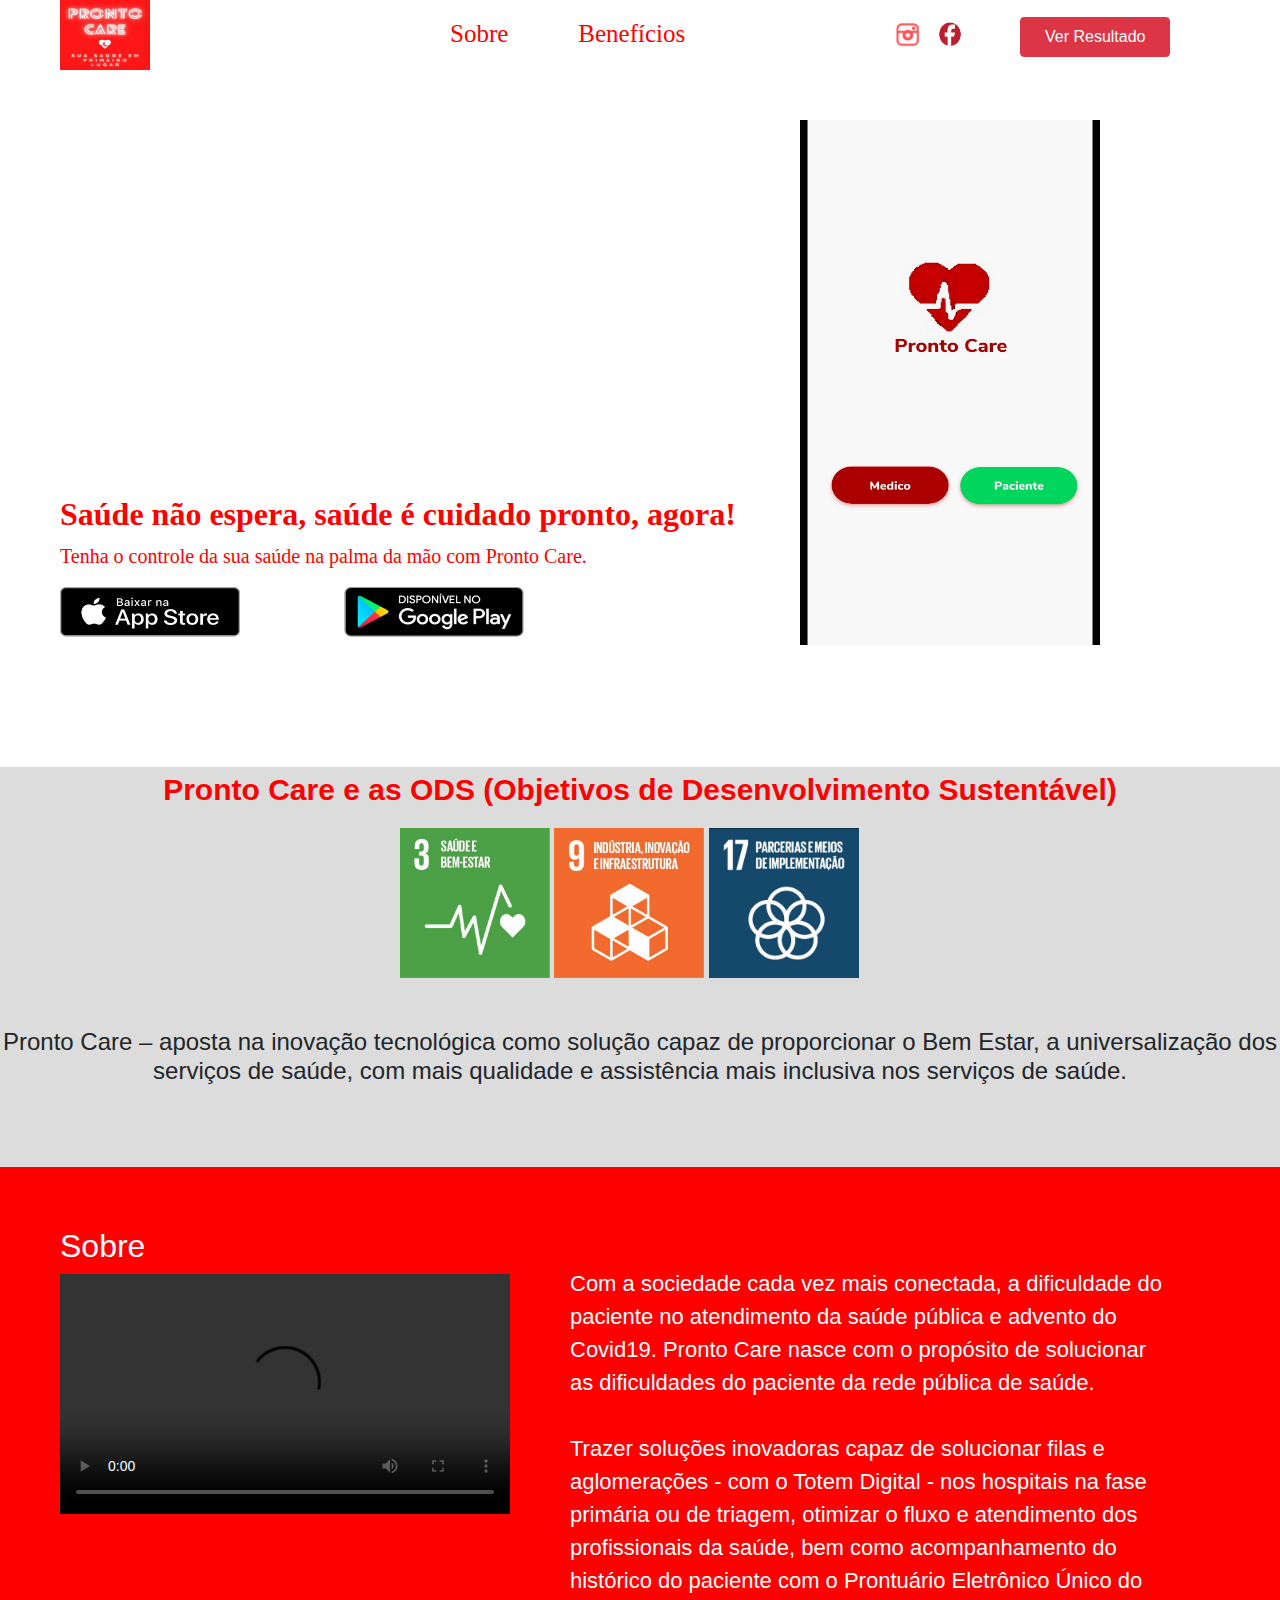
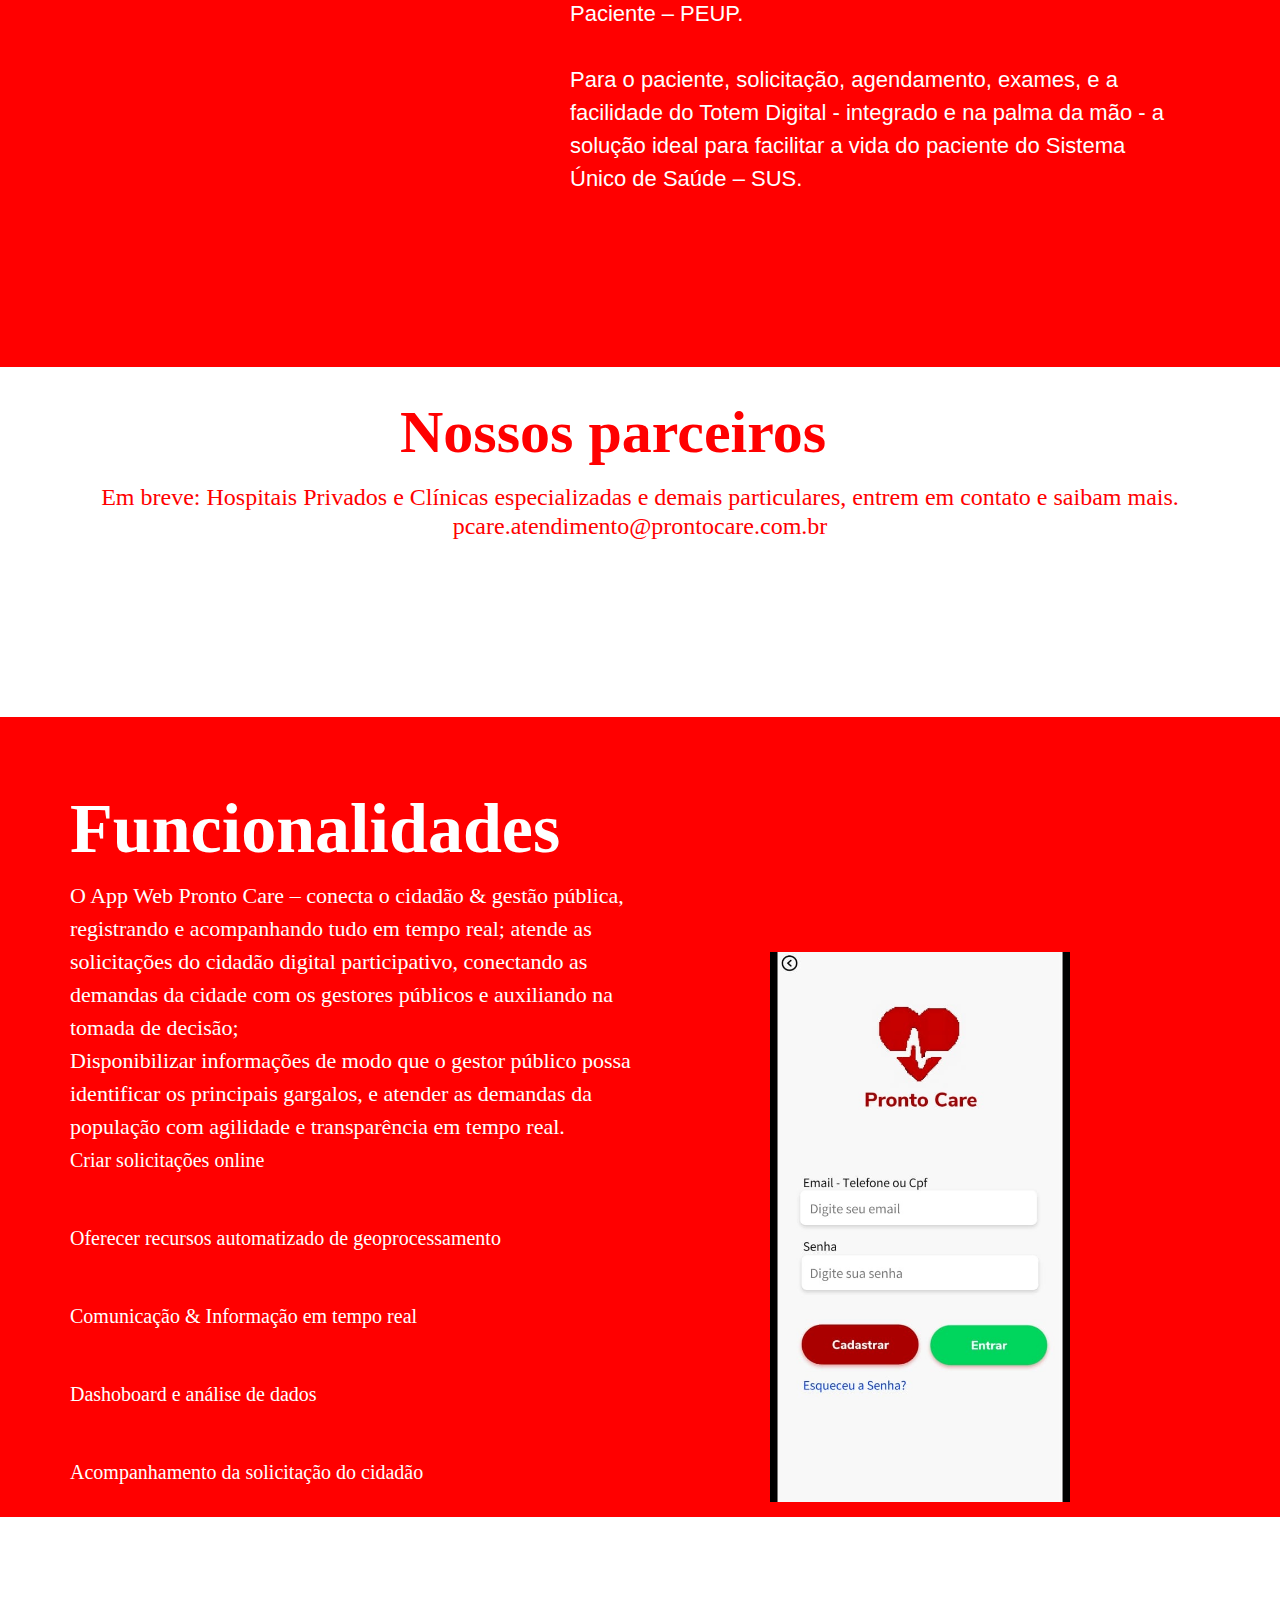
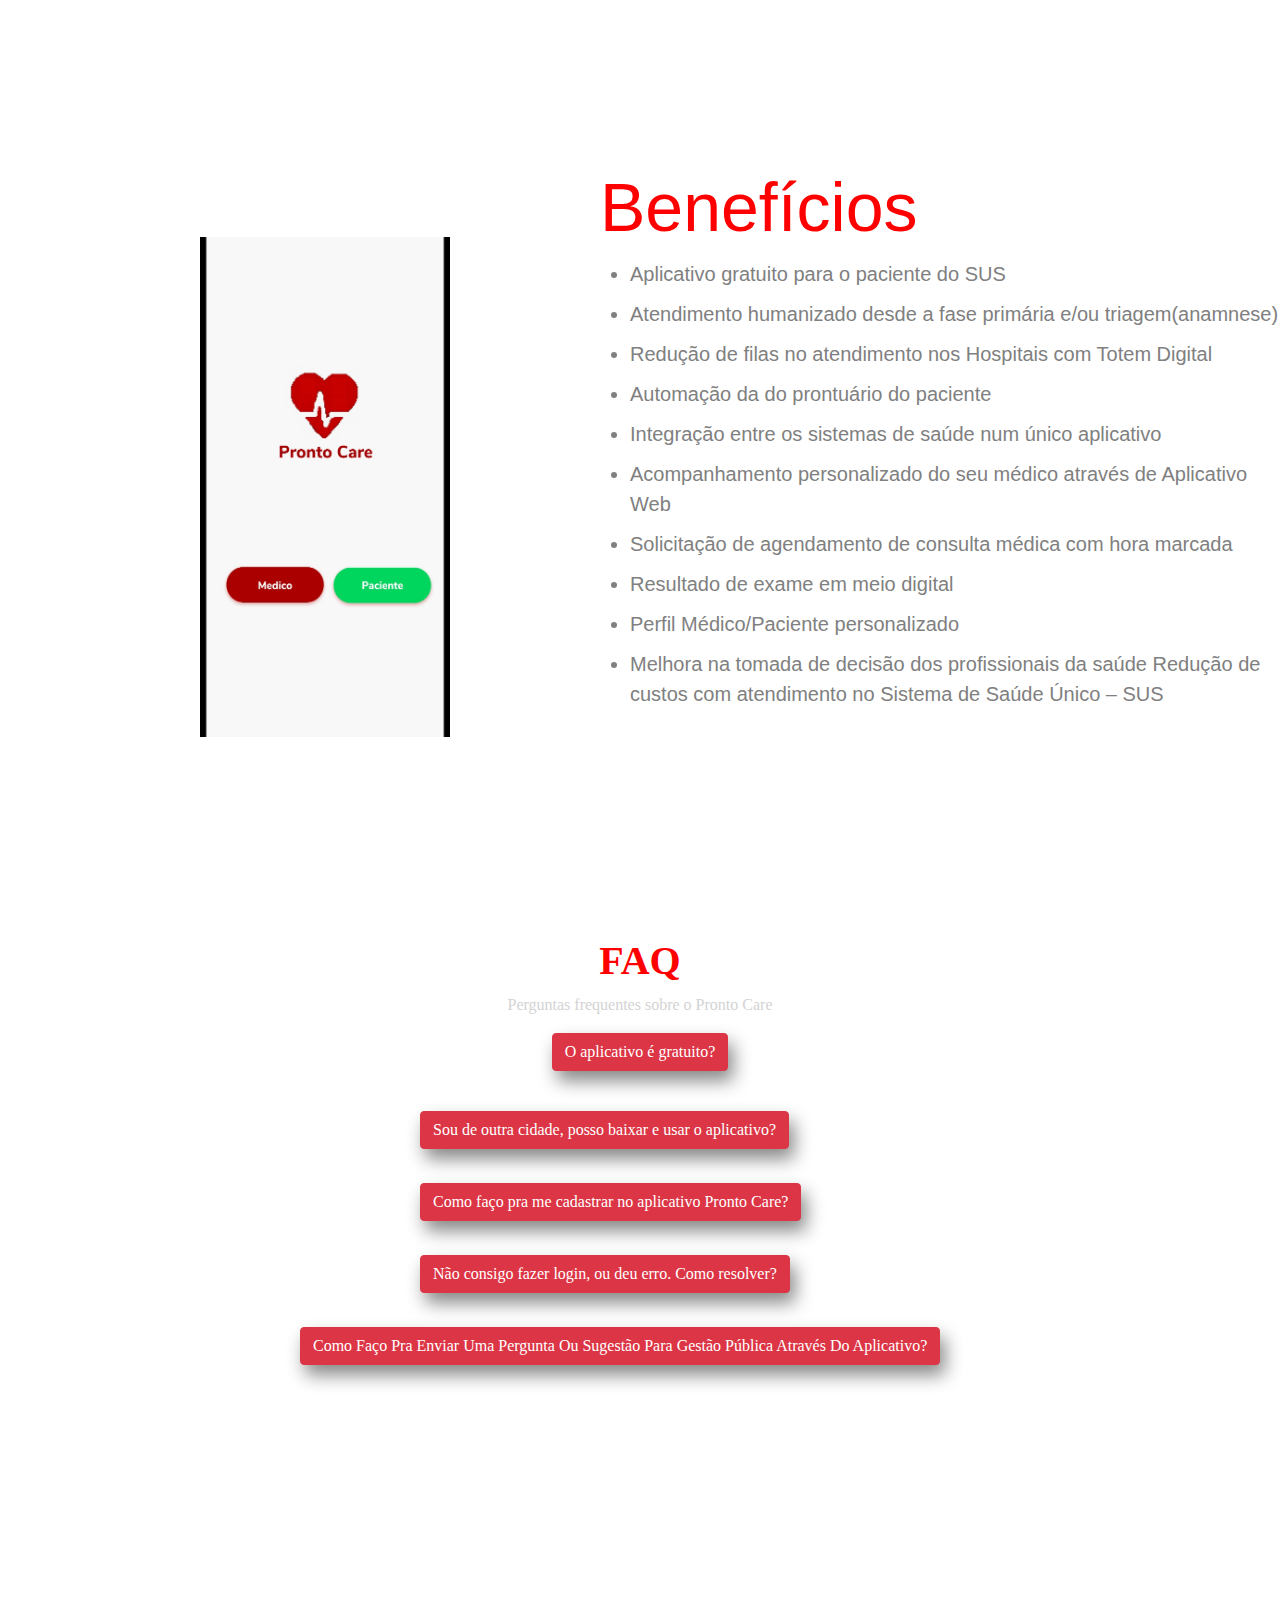
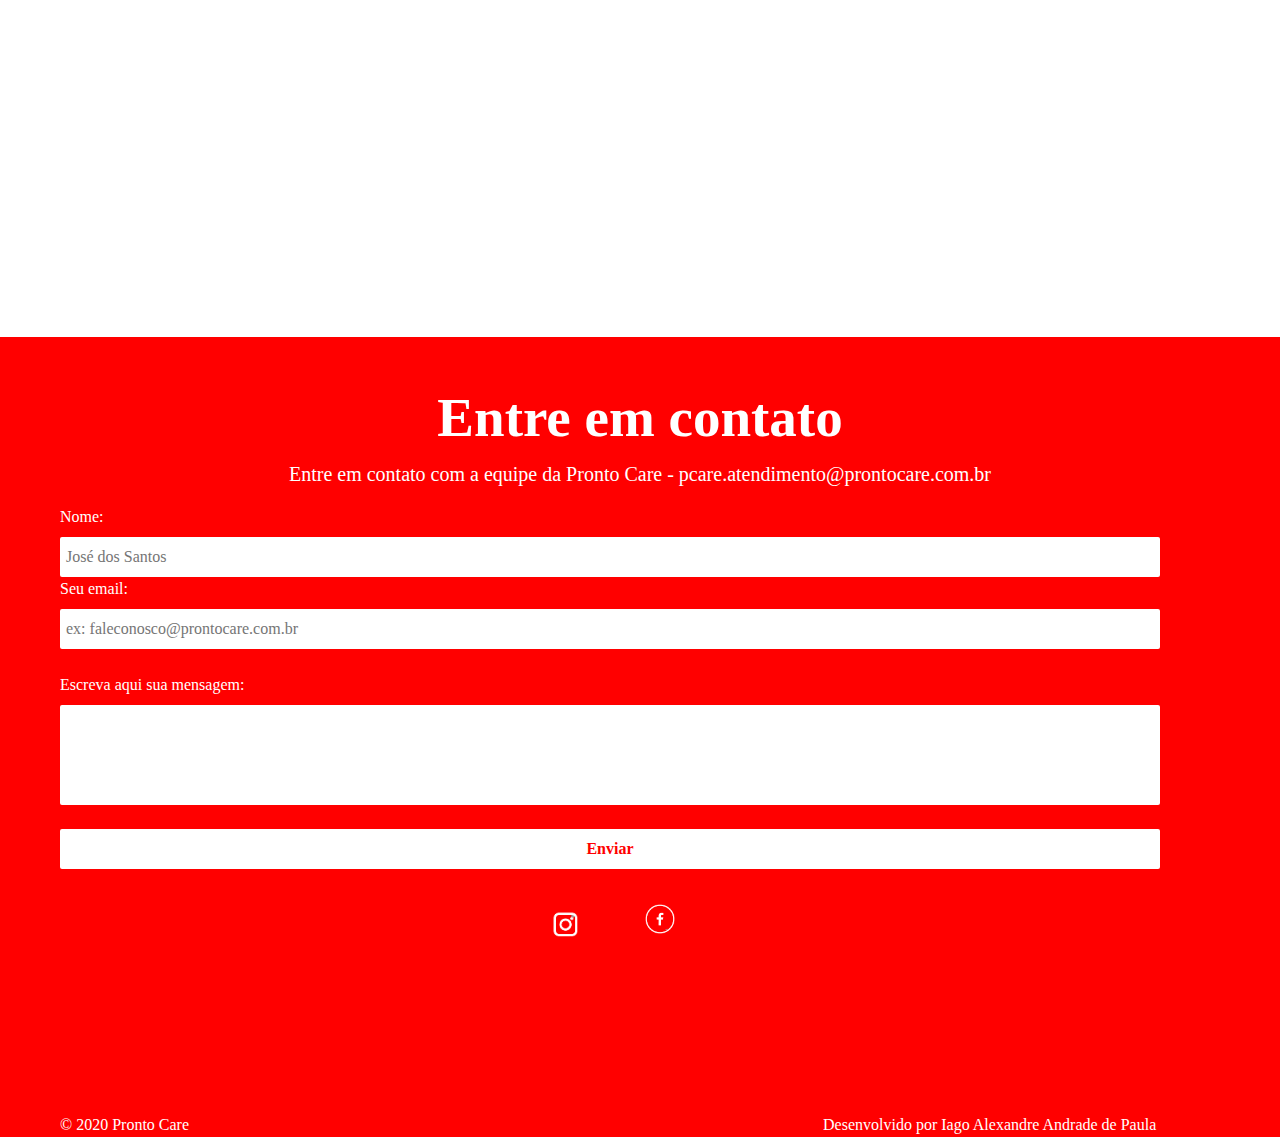
==== frontend/html/index.html @ d2a55f4a "Trocando os emails" ====
<!doctype html>
<html lang="en">

<head>
    <!-- Required meta tags -->
    <meta charset="utf-8">
    <meta name="viewport" content="width=device-width, initial-scale=1, shrink-to-fit=no">

    <!-- Bootstrap CSS -->
    <link rel="stylesheet" href="https://stackpath.bootstrapcdn.com/bootstrap/4.3.1/css/bootstrap.min.css"
        integrity="sha384-ggOyR0iXCbMQv3Xipma34MD+dH/1fQ784/j6cY/iJTQUOhcWr7x9JvoRxT2MZw1T" crossorigin="anonymous">
    <link rel="stylesheet" href="../css/BaixarNoCelular.css">
    <link rel="stylesheet" href="../css/barraDaLogo.css">
    <link rel="stylesheet" href="../css/beneficios.css">
    <link rel="stylesheet" href="../css/entreEmContato.css">
    <link rel="stylesheet" href="../css/faq.css">
    <link rel="stylesheet" href="../css/funcionalidades.css">
    <link rel="stylesheet" href="../css/ODS.css">
    <link rel="stylesheet" href="../css/OqueEstaoFalando.css">
    <link rel="stylesheet" href="../css/sobreVideo.css">




    <title>Pronto Care</title>
</head>

<body>

    <div id="top-div">
        <div id="div-logo">
            <img src="../img/Preto e Rosa Neon Casa Noturna Logotipo (4).jpg" alt="">
        </div>

        <a href="#aboutVideo" id="about">Sobre</a>
        <a href="#beneficios" id="benefits">Benefícios</a>
        <a href="https://instagram.com/pronto.care?" id="instagramLogo">
            <img src="../img/instagramLogo.png" alt="Logo Instagram">
        </a>
        <a href="https://www.facebook.com/pronto.care/" id="faceLogo">
            <img src="../img/faceLogo.png" alt="Facebook Logo">
        </a>

        <button class="btn btn-danger" id="seeResult">Ver Resultado</button>

    </div>


    <div id="phone">
        <img src="../img/telaCelular.jfif" alt="Tela de celular">
    </div>

    <div id="dowloadApp">

        <h2>Saúde não espera, saúde é cuidado pronto, agora! </h2>

        <p>
            Tenha o  controle da sua saúde na palma da mão com Pronto Care.        
        </p>

        <a href="#" id="AppStore">
            <img src="../img/AppStore.png" alt="Baixar na App Store">
        </a>

        <a href="#" id="GooglePlay">
            <img src="../img/GooglePlay.png" alt="Baixar no Google Play">
        </a>

    </div>


    <div id="Sustainable">
        <div id="title">
            <p>Pronto Care e as ODS (Objetivos de Desenvolvimento Sustentável)</p>
        </div>

        <div id="ods">
            <a href="https://brasil.un.org/pt-br/sdgs">
                <img src="../img/ods3.jfif" alt="ODS 3" id="ods3">
                <img src="../img/ods9.jfif" alt="ODS 9" id="ods9">
                <img src="../img/ods17.jfif" alt="ODS 17" id="ods17">
            </a>

        </div>

        <div id="about3ods">
            <h4>
                Pronto Care – aposta na inovação tecnológica como solução capaz de 
                proporcionar o Bem Estar, a universalização dos serviços de saúde, 
                com mais qualidade e assistência mais inclusiva nos serviços de saúde.
            </h4>
        </div>
    </div>

    <div id="aboutVideo">
        <div id="title-video">
            <h2>Sobre</h2>
            <video width="450" height="240" controls>
                <source src="../videos/Pronto_care_Video.mp4" type="video/mp4">
                <source src="movie.ogg" type="video/ogg">
                Your browser does not support the video tag.
            </video>
        </div>

        <div id="text-aboutVideo">
            Com a sociedade cada vez mais conectada, a dificuldade do paciente no 
            atendimento da saúde pública e advento do Covid19. Pronto Care nasce 
            com o propósito de solucionar as dificuldades do paciente da rede 
            pública de saúde. <br><br>
            Trazer soluções inovadoras capaz de solucionar filas e aglomerações - 
            com o Totem Digital - nos hospitais na fase primária ou de triagem, 
            otimizar o fluxo e atendimento dos profissionais da saúde, bem como 
            acompanhamento do histórico do paciente com o Prontuário Eletrônico 
            Único do Paciente – PEUP. <br><br>
            Para o paciente, solicitação, agendamento, exames, e a facilidade do 
            Totem Digital - integrado e na palma da mão - a solução ideal para 
            facilitar a vida do paciente do Sistema Único de Saúde – SUS.
        </div>



    </div>


    <div id="opinion">

        <p>Nossos parceiros</p>

        <h4>Em breve: Hospitais Privados e Clínicas especializadas e demais particulares, entrem em contato e saibam mais.
            pcare.atendimento@prontocare.com.br
        </h4>
    </div>

    <div id="funcionalidades">
        <h1>Funcionalidades</h1>

        <p>
            O App Web Pronto Care – conecta o cidadão & gestão pública, registrando e acompanhando tudo em tempo
            real; atende as solicitações do cidadão digital participativo, conectando as demandas da cidade
            com os gestores públicos e auxiliando na tomada de decisão;<br>
            Disponibilizar informações de modo que o gestor público possa identificar os principais gargalos,
            e atender as demandas da população com agilidade e transparência em tempo real.
        </p>
        <span class="glyphicon glyphicon-ok">Criar solicitações online</span><br><br><br>
        <span class="glyphicon glyphicon-plus" aria-hidden="true">Oferecer recursos automatizado de
            geoprocessamento</span><br><br><br>
        <span class="glyphicon glyphicon-align-left" aria-hidden="true">Comunicação & Informação em tempo
            real</span><br><br><br>
        <span class="glyphicon glyphicon-align-left" aria-hidden="true">Dashoboard e análise de dados</span><br><br><br>
        <span class="glyphicon glyphicon-align-left" aria-hidden="true">Acompanhamento da solicitação do
            cidadão</span><br><br><br>
        <span class="glyphicon glyphicon-align-left" aria-hidden="true">Feedback do gestor público da solicitação
            atendida ou não</span><br><br><br>
        <img src="../img/telaLoginProntoCare.jfif" alt="Funcionalidade">

    </div>

    <div id="beneficios">
        <div id="celular-beneficios">
            <img src="../img/telaCelular.jfif" alt="Tela celular">
        </div>

        <a href="#" name="beneficios"></a>

        <div id="beneficios-titulo">
            <h1>Benefícios</h1>

            <ul>
                <li>Aplicativo gratuito para o paciente do SUS</li>
                <li>Atendimento humanizado desde a fase primária e/ou triagem(anamnese)</li>
                <li>Redução de filas no atendimento nos Hospitais com Totem Digital</li>
                <li>Automação da do prontuário do paciente</li>
                <li>Integração entre os sistemas de saúde num único aplicativo</li>
                <li>Acompanhamento personalizado do seu médico através de Aplicativo Web</li>
                <li>Solicitação de agendamento de consulta médica com hora marcada</li>
                <li>Resultado de exame em meio digital</li>
                <li>Perfil Médico/Paciente personalizado</li>
                <li>Melhora na tomada de decisão dos profissionais da saúde Redução de custos com atendimento no Sistema de Saúde Único – SUS</li>

            </ul>
        </div>
    </div>

    <div id="faq">
        <h1>
            FAQ
        </h1>

        <p id="perguntas">Perguntas frequentes sobre o Pronto Care</p>

        <p>
            <a id="botao_gratuito" class="btn btn-danger" data-toggle="collapse" href="#gratuito" role="button"
                aria-expanded="false" aria-controls="collapseExample">
                O aplicativo é gratuito?
            </a>

        <div class="collapse" id="gratuito">
            <div class="card card-body">
                Sim. Qualquer cidadão da cidade pode baixar o aplicativo e interagir.
            </div>
        </div>
        <br>

        <a id="botao_outraCidade" class="btn btn-danger" data-toggle="collapse" href="#outraCidade" role="button"
            aria-expanded="false" aria-controls="collapseExample">
            Sou de outra cidade, posso baixar e usar o aplicativo?
        </a>

        <div class="collapse" id="outraCidade">
            <div class="card card-body">
                Sim. Pode baixar, porém, recomendamos levar essa inovação para o gestor público da
                sua cidade entrar em contato conosco para ter total uso do aplicativo.
                Vamos juntos engajar e ajudar a melhorar a sua cidade também!
            </div>
        </div>
        <br>
        <br>

        <a id="botao_comoCadastrar" class="btn btn-danger" data-toggle="collapse" href="#comoCadastrar" role="button"
            aria-expanded="false" aria-controls="collapseExample">
            Como faço pra me cadastrar no aplicativo Pronto Care?
        </a>

        <div class="collapse" id="comoCadastrar">
            <div class="card card-body">
                É simples! Apenas baixar diretamente aqui no site o app Pronto Care através da loja
                App Store ou Google Play – Se cadastrar por email ou redes sociais, e acessar o
                aplicativo e ser um cidadão do futuro, hoje!
            </div>
        </div>

        <br>
        <br>

        <a id="botao_erroLogin" class="btn btn-danger" data-toggle="collapse" href="#falhaNoLogin" role="button"
            aria-expanded="false" aria-controls="collapseExample">
            Não consigo fazer login, ou deu erro. Como resolver?
        </a>

        <div class="collapse" id="falhaNoLogin">
            <div class="card card-body">
                Entre em contato através do email pcare.atendimento@prontocare.com.br e o nosso suporte
                entrará em contato em breve para atender sua solicitação
            </div>
        </div>
        <br>
        <br>

        <a id="botao_sugestao" class="btn btn-danger" data-toggle="collapse" href="#sugestao" role="button"
            aria-expanded="false" aria-controls="collapseExample">
            Como Faço Pra Enviar Uma Pergunta Ou Sugestão Para Gestão Pública Através Do Aplicativo?
        </a>

        <div class="collapse" id="sugestao">
            <div class="card card-body">
                É simples! O app Pronto Care possui as demandas e setores para que você cidadão,
                conecte através do aplicativo as suas necessidades do dia a dia;O cidadão
                após acessar o app, seleciona o setor, ou demanda que também pode escolher
                gerar uma sugestão tema livre dentro das opções dos setores diversos.Assim,
                o cidadão terá liberdade para criar perguntas direcionadas ao setor do seu
                interesse para os gestores públicos;Também poderá enviar sugestões,
                críticas e elogios, possibilitando a gestão pública retornar o
                atendimento em tempo real, dando acesso à informação e transparência
                pública, garantidos por lei.
            </div>
        </div>
        </p>

    </div>

    <div id="entreEmContato">
        <br>
        <br>
        <h1>Entre em contato</h1>

        <p>Entre em contato com a equipe da Pronto Care - pcare.atendimento@prontocare.com.br</p>

        <form action="">
            <label for="nome">Nome:</label><br>
            <input type="text" id="nome" name="nome" placeholder=" José dos Santos"><br>
            <label for="email">Seu email:</label><br>
            <input type="email" id="email" name="email" placeholder=" ex: faleconosco@prontocare.com.br"><br><br>
            <label for="escrevaAqui"> Escreva aqui sua mensagem:</label><br>
            <input type="text" id="escreva" name="escreva"><br><br>
            <input id="botao_enviar" type="submit" value="Enviar">
        </form>

        <div id="redes_sociais">
            <a id="insta" href="https://instagram.com/pronto.care">
                <img src="../img/logoBrancaInstagram.png" alt="Logo Facebook">
            </a>

            <a id="face" href="https://www.facebook.com/pronto.care/">
                <img src="../img/logoBrancaFacebook.png" alt="Logo Facebook">
            </a>
        </div>




        <br>

        <span id="marca">© 2020 Pronto Care</span>

        <span id="creditos">Desenvolvido por Iago Alexandre Andrade de Paula</span>



    </div>



    <script src="https://ajax.googleapis.com/ajax/libs/jquery/1.11.3/jquery.min.js"></script>
    <!-- Optional JavaScript -->
    <!-- jQuery first, then Popper.js, then Bootstrap JS -->
    <script src="https://code.jquery.com/jquery-3.3.1.slim.min.js"
        integrity="sha384-q8i/X+965DzO0rT7abK41JStQIAqVgRVzpbzo5smXKp4YfRvH+8abtTE1Pi6jizo"
        crossorigin="anonymous"></script>
    <script src="https://cdnjs.cloudflare.com/ajax/libs/popper.js/1.14.7/umd/popper.min.js"
        integrity="sha384-UO2eT0CpHqdSJQ6hJty5KVphtPhzWj9WO1clHTMGa3JDZwrnQq4sF86dIHNDz0W1"
        crossorigin="anonymous"></script>
    <script src="https://stackpath.bootstrapcdn.com/bootstrap/4.3.1/js/bootstrap.min.js"
        integrity="sha384-JjSmVgyd0p3pXB1rRibZUAYoIIy6OrQ6VrjIEaFf/nJGzIxFDsf4x0xIM+B07jRM"
        crossorigin="anonymous"></script>
</body>

</html>
---- frontend/css/BaixarNoCelular.css ----
#phone img{
    display: flex;
    width: 300px;
    height: 525px;
    margin-left: 800px;   
    margin-top: 50px; 
}

#dowloadApp{
    margin-top: -150px;
    padding-left: 60px;
    font-family:'Times New Roman', Times, serif
}

#dowloadApp h2{
    font-weight: bold;
    color: red;
}

#dowloadApp p{
    color: red;
    font-size: 20px;

}

#dowloadApp img{
    width: 180px;
    height: 50px;

}

#GooglePlay{
    margin-left: 100px;
}
---- frontend/css/barraDaLogo.css ----
#top-div{ 
    display: flex; 
    width: 100%;
    height: 70px;
    margin-left: 50px;
}

#div-logo img{
    width: 90px;
    height: 70px;
    margin-left: 10px;
}

#about{
    color: red;
    margin-top: 15px;
    margin-left: 300px;
    font-size: 25px;
    font-family:'Times New Roman', Times, serif;
}

#benefits{
    color: red;
    margin-top: 15px;
    font-size: 25px;
    margin-left: 70px;
    font-family:'Times New Roman', Times, serif;
}

#instagramLogo img{
    position: relative;
    width: 25px;
    height: 25px;
    margin-top: 22px;
    margin-left: 210px;
    transition: all .2s ease-in-out;
    top: 0;
}

#instagramLogo img:hover{
    top:-4px;
}

#faceLogo img{
    position:relative;
    width: 40px;
    height: 25px;
    margin-top: 22px;
    margin-left: 10px;
    transition: all .2s ease-in-out;
    top: 0;
}

#faceLogo img:hover{
    -webkit-transform: scale(1.1);
    -moz-transform: scale(1.1);
    -o-transform: scale(1.1);
    -ms-transform: scale(1.1);
    transform: scale(1.1);
    
}

#seeResult{
    width: 150px;
    height: 40px;
    margin-left: 50px;
    margin-top: 17px;
    transition: all .2s ease-in-out;
    top: 0;
}

#seeResult:hover{
    -webkit-transform: scale(1.1);
    -moz-transform: scale(1.1);
    -o-transform: scale(1.1);
    -ms-transform: scale(1.1);
    transform: scale(1.1);

}
---- frontend/css/beneficios.css ----
#beneficios{
    display: flex;
    margin-bottom: 200px;
}

#celular-beneficios img{
    width: 250px;
    height: 500px;
    margin-left: 200px;
    margin-top: 70px;
    
}

#beneficios-titulo h1{
    color: red;
    font-size: 68px;
    margin-left: 150px;
}

#beneficios-titulo li{
    color: grey;
    margin-left: 140px;
    font-size: 20px;
    margin-top: 10px;
}
---- frontend/css/entreEmContato.css ----
#entreEmContato{
    width: 100%;
    height: 800px;
    background-color: red;
    color: white;
    font-family: 'Times New Roman', Times, serif;
    
}

#entreEmContato h1{
    text-align: center;
    font-weight: bold;
    font-size: 55px;
}

#entreEmContato p{
    text-align: center;
    font-size: 20px;
}

#entreEmContato form{
    margin-left: 60px;
}

#nome{
    width: 1100px;
    height: 40px;
    border-radius: 2px;
    border: none;
}

#email{
    width: 1100px;
    height: 40px;
    border-radius: 2px;
    border: none;
}

#escreva{
    width: 1100px;
    height: 100px;
    border-radius: 2px;
    border: none;
}

#botao_enviar{
    width: 1100px;
    height: 40px;
    background-color: white;
    border: none;
    border-radius: 2px;
    font-weight: bold;
    color: red;
    margin-bottom: 30px;
}

#redes_sociais {
    display: flex;
    margin-bottom: 140px;
}



#face img{
    margin-left: 50px;
    width: 40px;
    height: 40px;
}

#insta img{
    margin-left: 540px;
    width: 50px;
    height: 50px;

}

#creditos{
    margin-left: 630px;
}

#marca{
    margin-left: 60px;
}
---- frontend/css/faq.css ----
#faq{
    width: 100%;
    height: 600px;
    font-family: 'Times New Roman', Times, serif;
    margin-bottom: 400px;
}

#faq h1{
    color: red;
    text-align: center;
    font-weight: bold;
}

#faq p{
    text-align: center;
}

#perguntas{
    text-align: center;
    color: lightgrey;
}

#botao_outraCidade{
    margin-left: 420px;
    margin-bottom: 10px;
    box-shadow: 5px 10px 18px #888888;
}

#botao_comoCadastrar{
    margin-left: 420px;
    margin-bottom: 10px;
    box-shadow: 5px 10px 18px #888888;
}

#botao_erroLogin{
    margin-left: 420px;
    margin-bottom: 10px;
    box-shadow: 5px 10px 18px #888888;
}

#botao_sugestao{
    margin-left: 300px;
    margin-bottom: 10px;
    box-shadow: 5px 10px 18px #888888;
}

#botao_gratuito{
    box-shadow: 5px 10px 18px #888888;
}
---- frontend/css/funcionalidades.css ----
#funcionalidades{
    width: 100%;
    height: 800px;
    color: white;
    padding: 70px;
    font-family: 'Times New Roman', Times, serif;
    background-color: red;
    margin-bottom: 250px;
}

#funcionalidades h1{
    font-size: 70px;
    font-weight: bold;
}

#funcionalidades p{
    width: 600px;
    height: 250px;
    font-size: 22px;
}

#funcionalidades span{  
    font-size: 20px;
}

#funcionalidades img{
    width: 300px;
    height: 550px;
    margin-left: 700px;
    margin-top: -800px;
}
---- frontend/css/ODS.css ----
#Sustainable{
    width: 100%;
    height: 400px;
    background-color: #DCDCDC;
    margin-top: 130px;
}

#title p{
    text-align: center;
    font-size: 30px;
    font-weight: bold;
    color: red;
    
}

#ods{
    display: flex;
}

#ods img{
    width: 150px;
    height: 150px;
}

#ods3{
    margin-left: 400px;
}

#about3ods{
    width: 100%;
    height: 500px;
    text-align: center;
    margin-top: 50px;
    
}
#about3ods p{
    margin-bottom: 100px;
}
---- frontend/css/OqueEstaoFalando.css ----
#opinion{
    width: 100%;
    height: 300px;
    color: red;
    font-family: 'Times New Roman', Times, serif;
    margin-bottom: 50px;
}


#opinion p{
    width: 840px;
    height: 100px;
    font-size: 60px;
    margin-left: 400px;
    padding-top: 20px;
    font-weight: bold;

}

#opinion h4{
    width: 100%;
    text-align: center;
}
---- frontend/css/sobreVideo.css ----
#aboutVideo{
    display: flex;
    width: 100%;
    height: 800px;
    background-color: red;
}

#title-video{
    padding: 60px;
    color: white;
    margin-bottom: 100px;
    
}

#text-aboutVideo{
    color: white;
    margin-top: 100px;
    font-size: 22px;
    width: 600px;
}
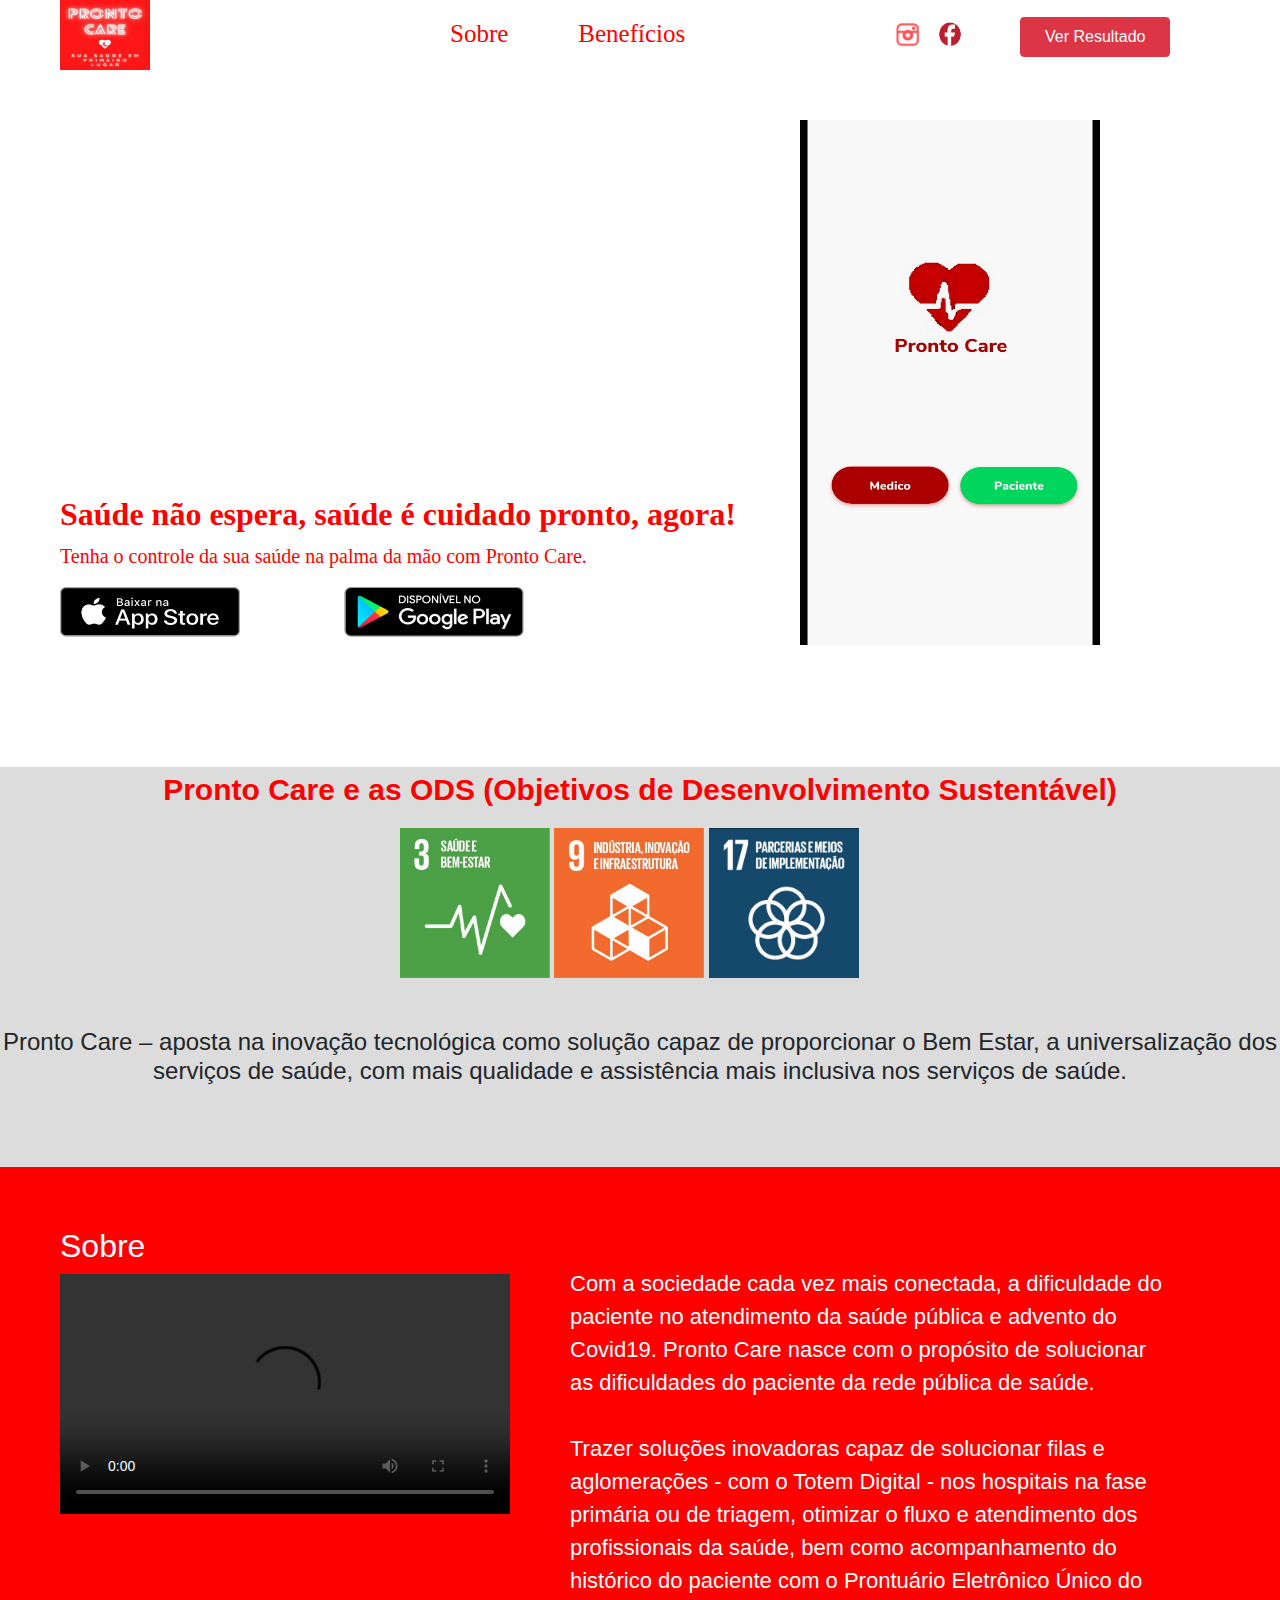
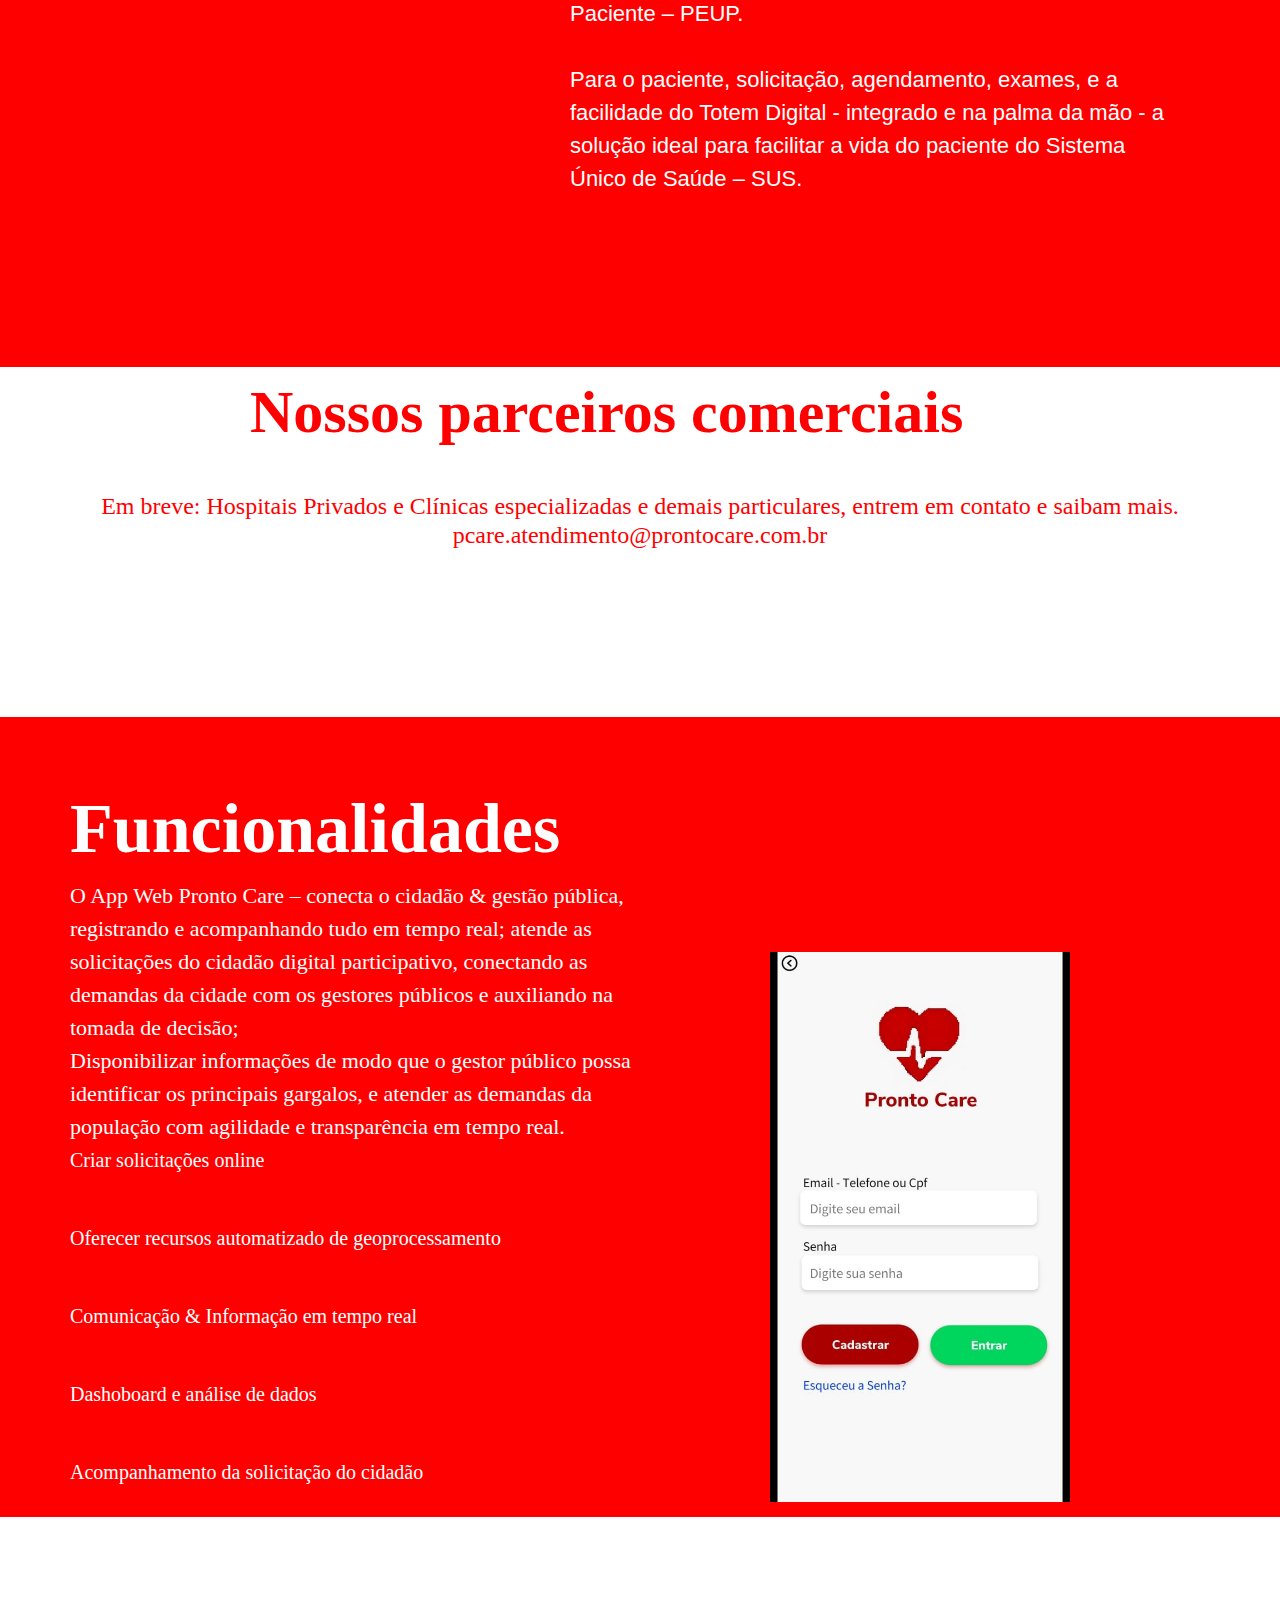
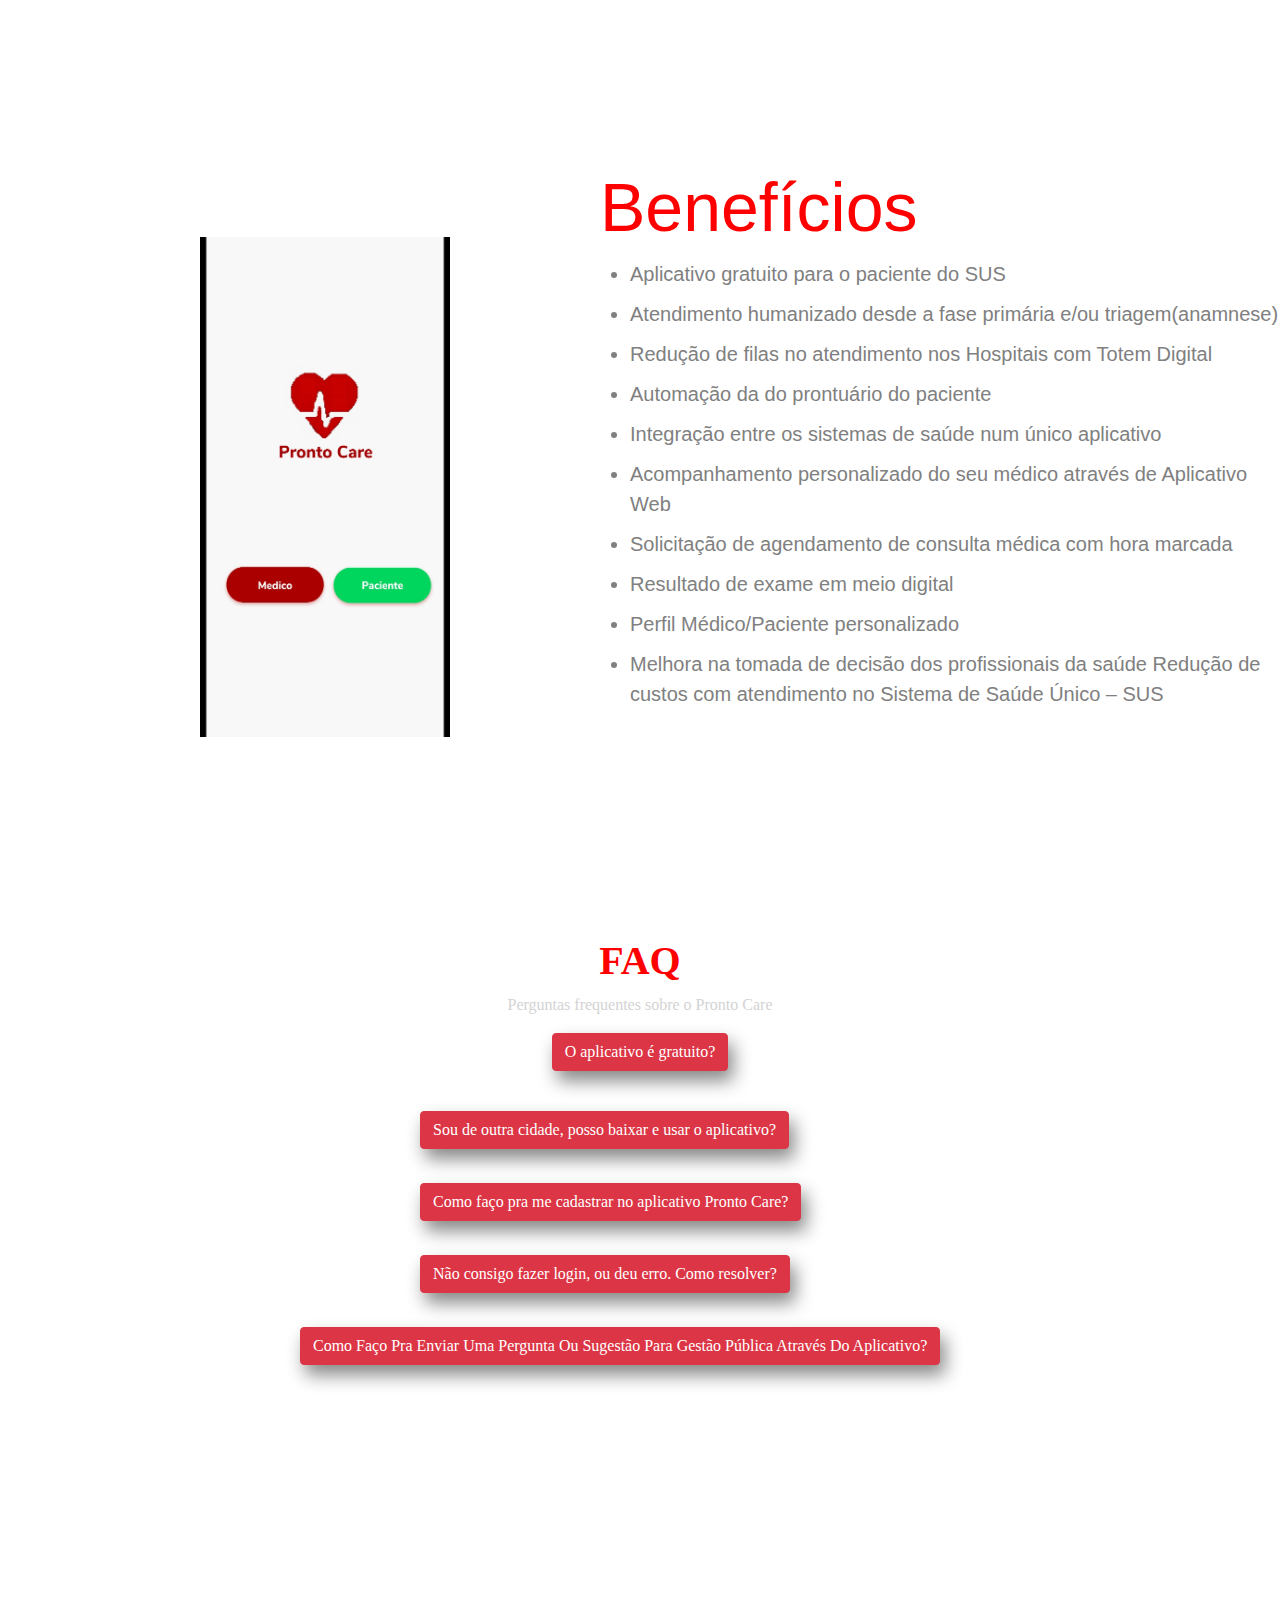
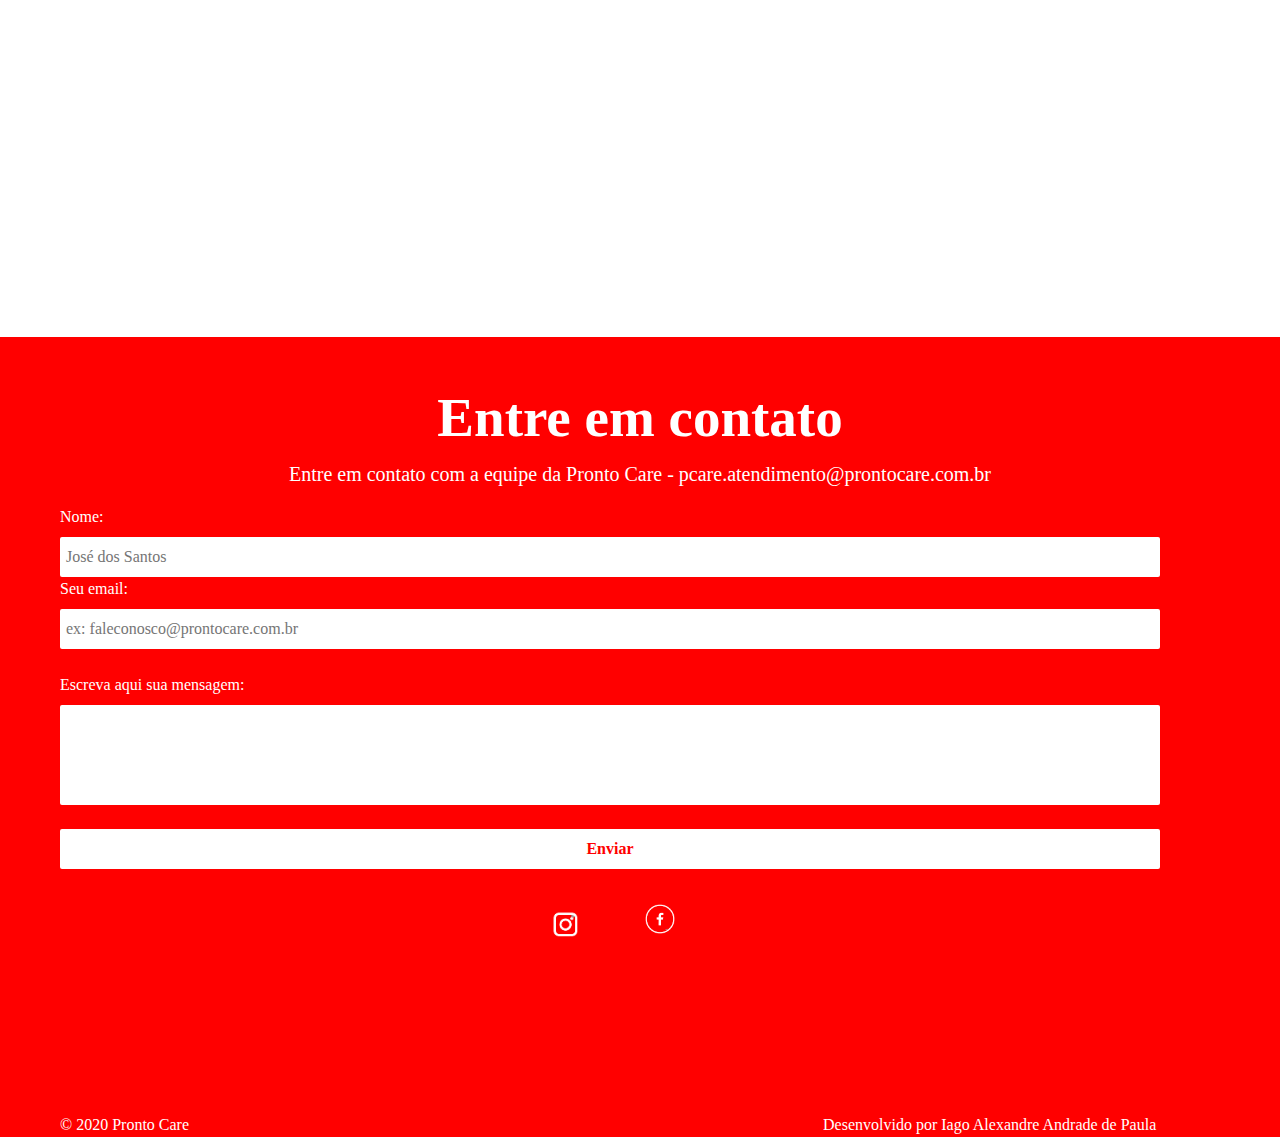
==== commit 27cf677d: "Arrumando alguns detalhes" ====
--- a/frontend/html/index.html
+++ b/frontend/html/index.html
@@ -124,7 +124,7 @@
 
     <div id="opinion">
 
-        <p>Nossos parceiros</p>
+        <p>Nossos parceiros comerciais</p>
 
         <h4>Em breve: Hospitais Privados e Clínicas especializadas e demais particulares, entrem em contato e saibam mais.
             pcare.atendimento@prontocare.com.br
--- a/frontend/css/OqueEstaoFalando.css
+++ b/frontend/css/OqueEstaoFalando.css
@@ -11,8 +11,8 @@
     width: 840px;
     height: 100px;
     font-size: 60px;
-    margin-left: 400px;
-    padding-top: 20px;
+    margin-left: 250px;
+    padding-top: 0px;
     font-weight: bold;
 
 }
@@ -20,4 +20,5 @@
 #opinion h4{
     width: 100%;
     text-align: center;
+    margin-top: 25px;
 }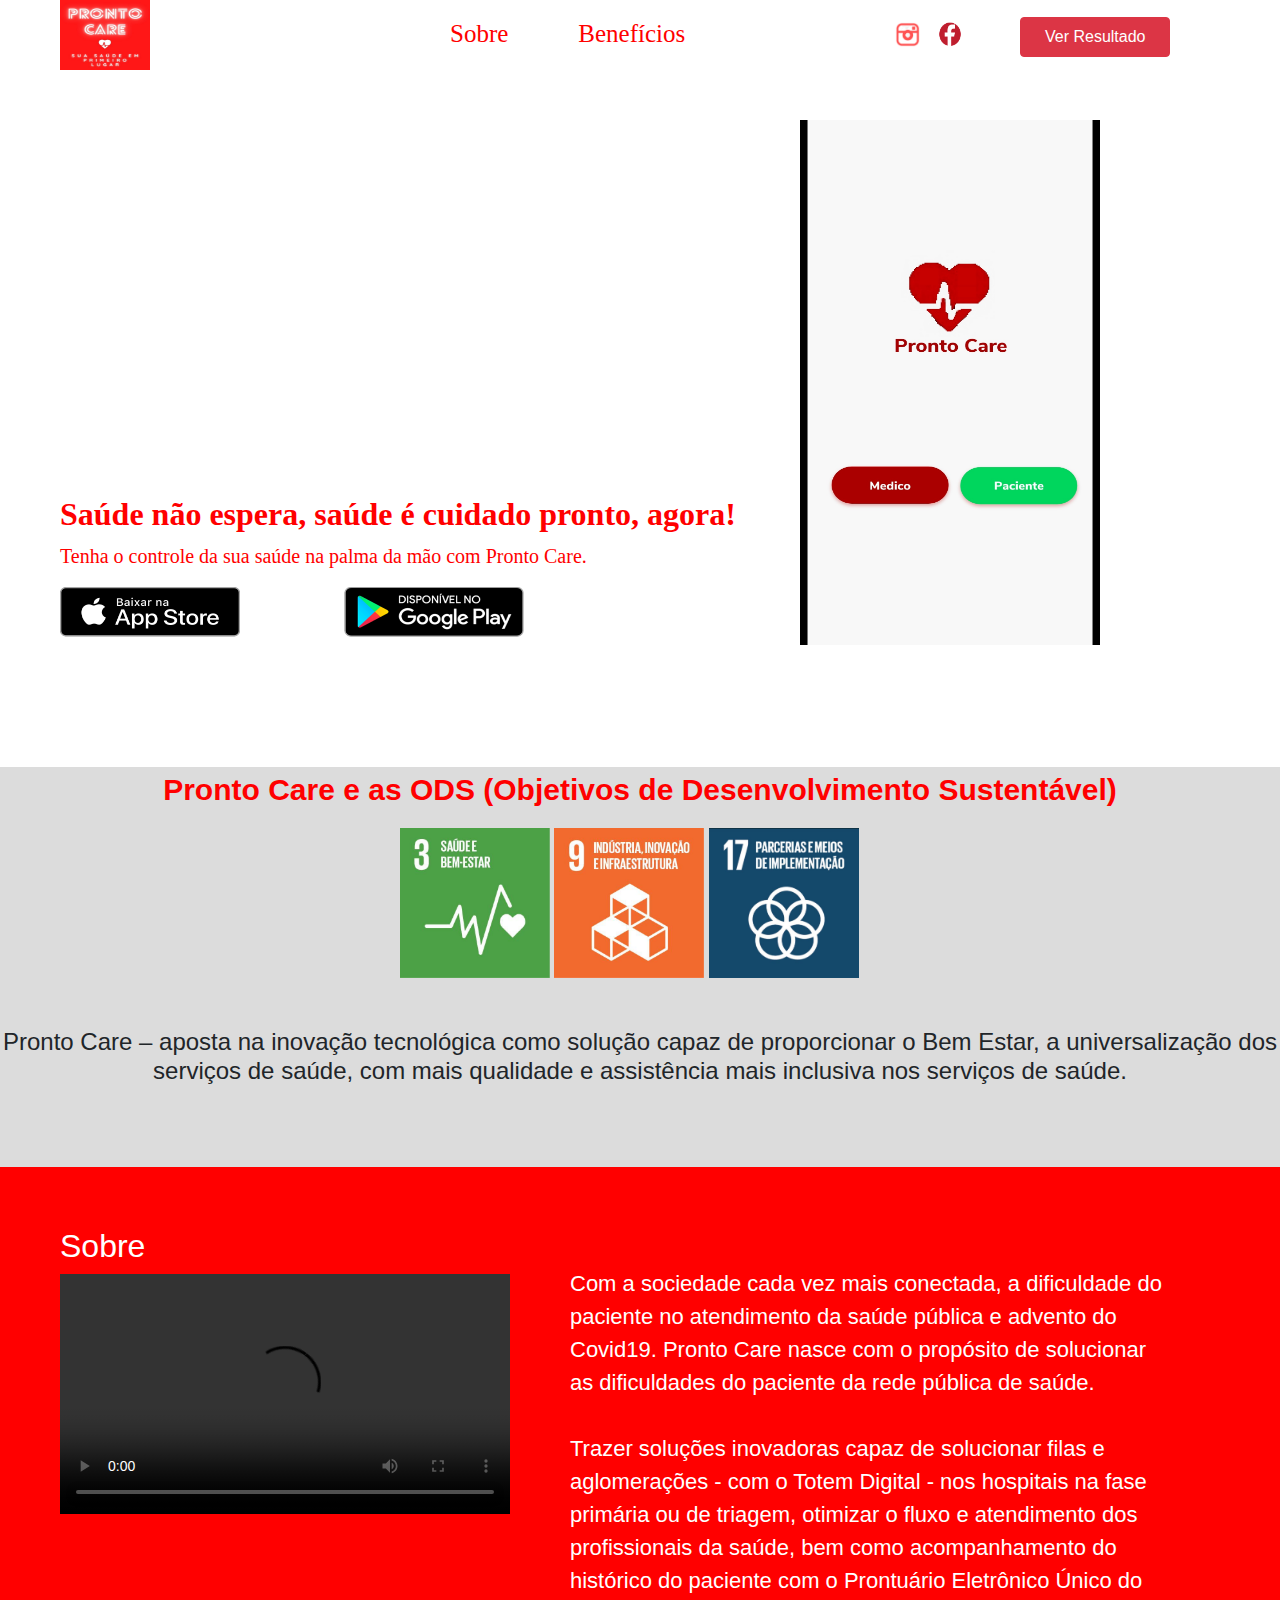
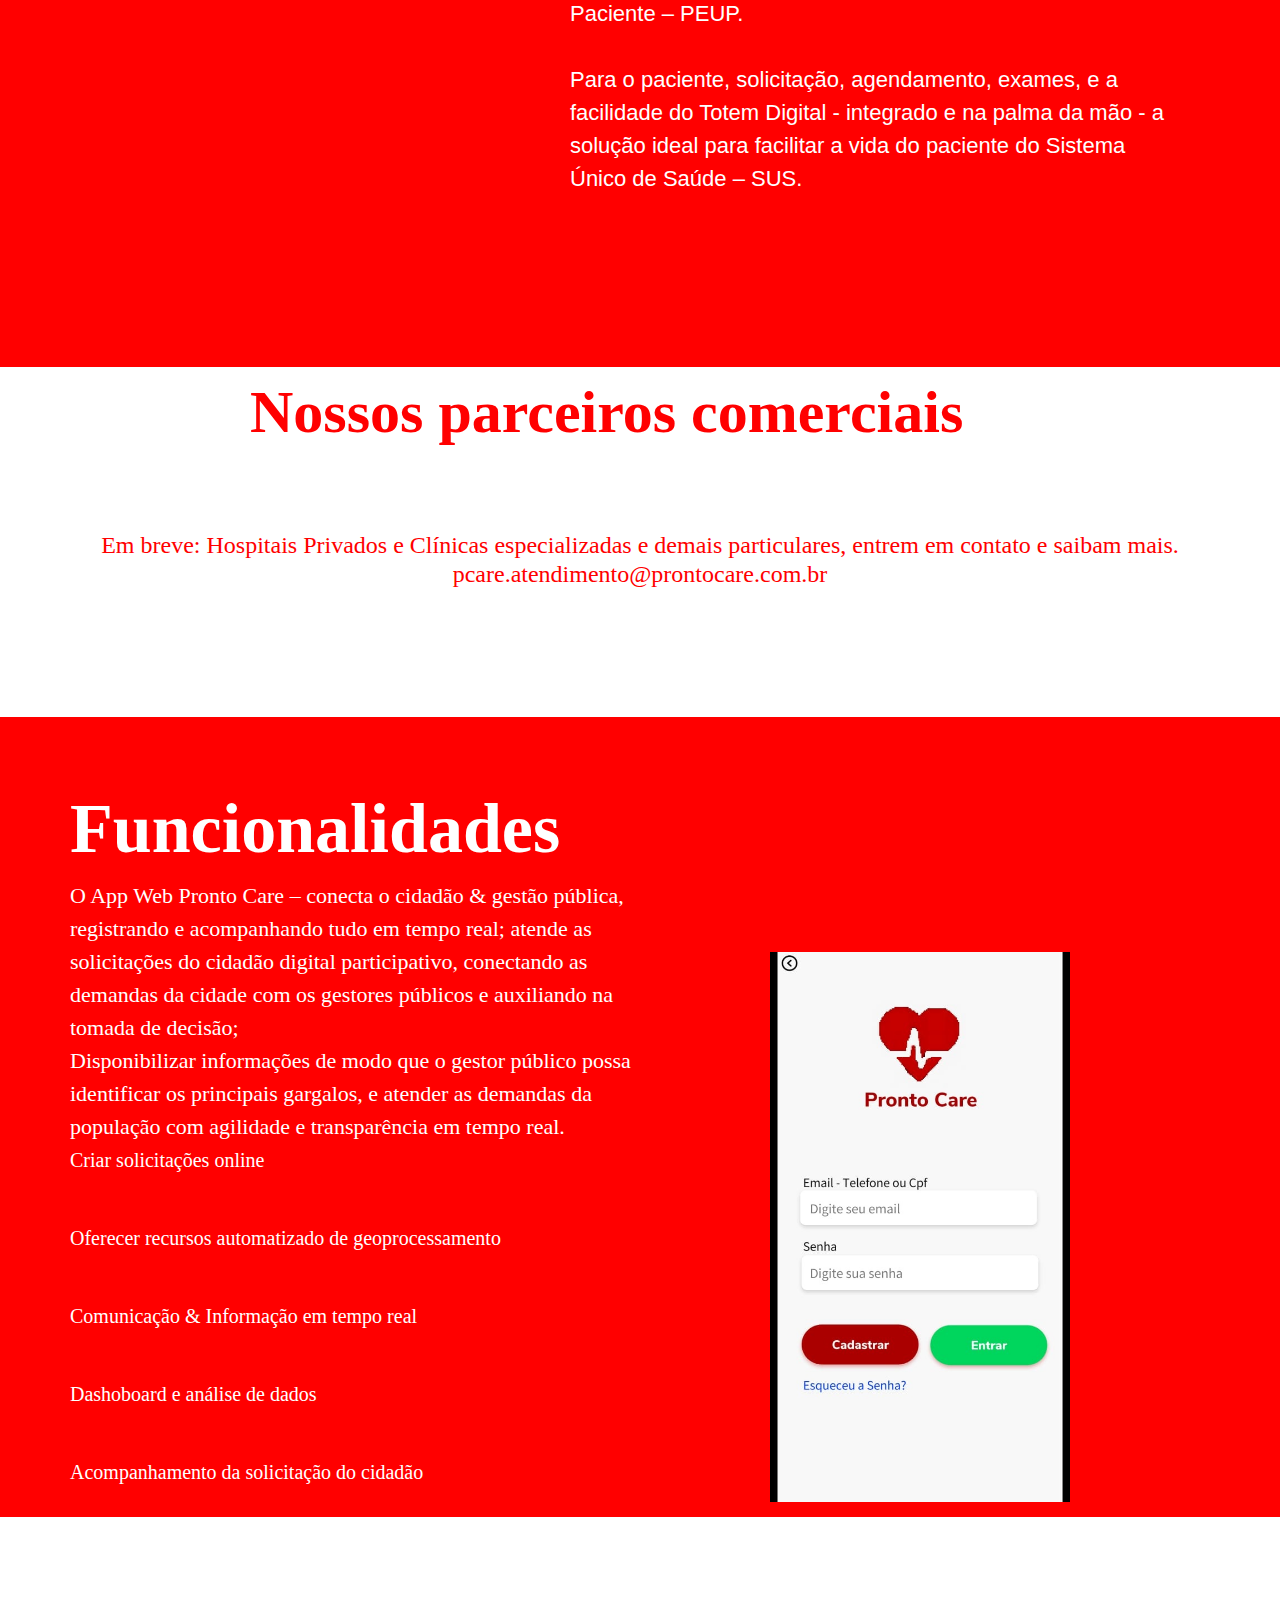
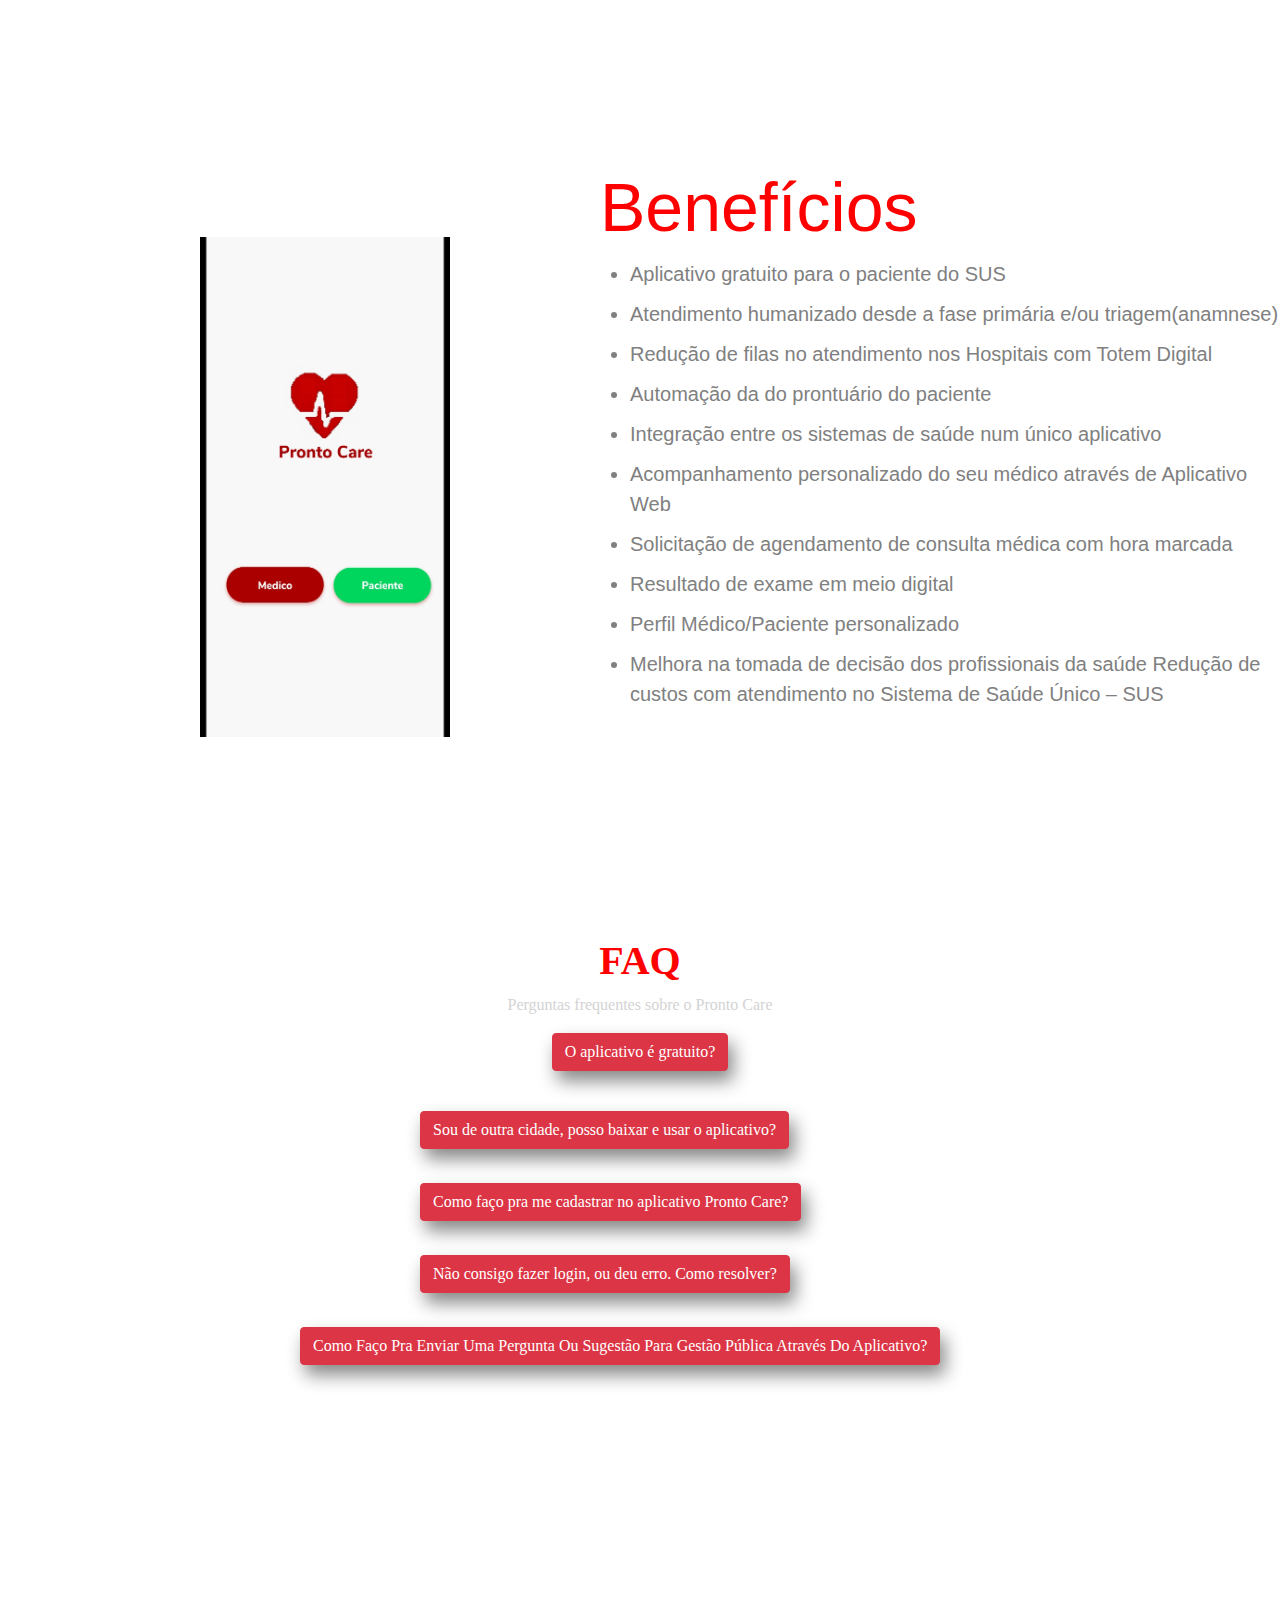
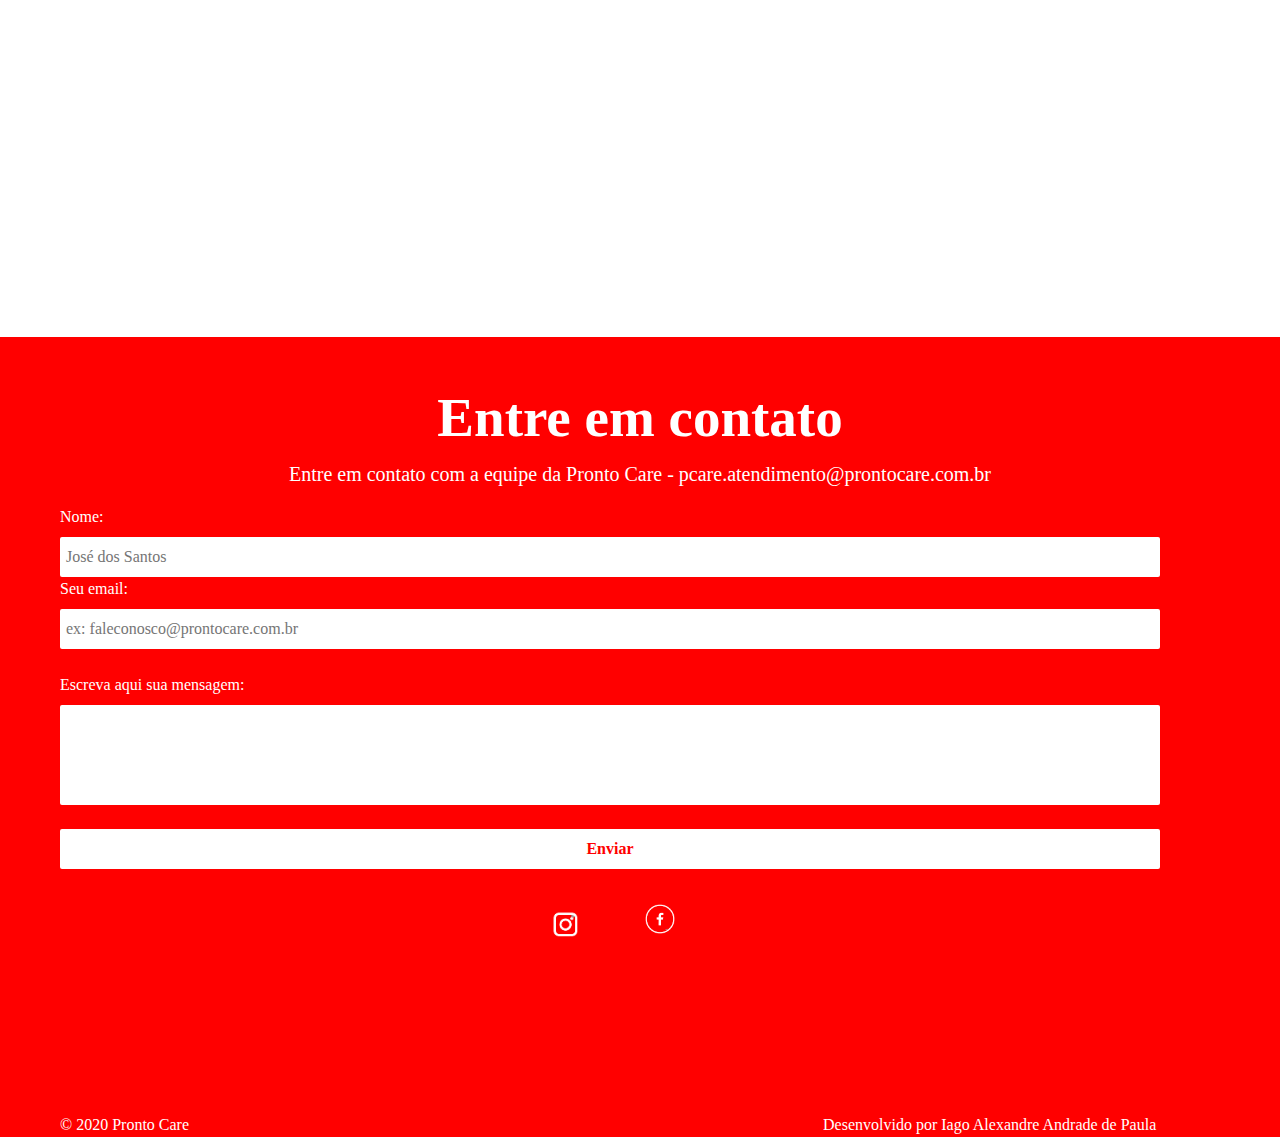
==== commit 7b58f646: "Ajustei alguns detalhes" ====
--- a/frontend/html/index.html
+++ b/frontend/html/index.html
@@ -125,7 +125,9 @@
     <div id="opinion">
 
         <p>Nossos parceiros comerciais</p>
-
+        <br>
+        <br>
+        
         <h4>Em breve: Hospitais Privados e Clínicas especializadas e demais particulares, entrem em contato e saibam mais.
             pcare.atendimento@prontocare.com.br
         </h4>
--- a/frontend/css/OqueEstaoFalando.css
+++ b/frontend/css/OqueEstaoFalando.css
@@ -20,5 +20,6 @@
 #opinion h4{
     width: 100%;
     text-align: center;
-    margin-top: 25px;
+    margin: auto;
+    height: 300px;
 }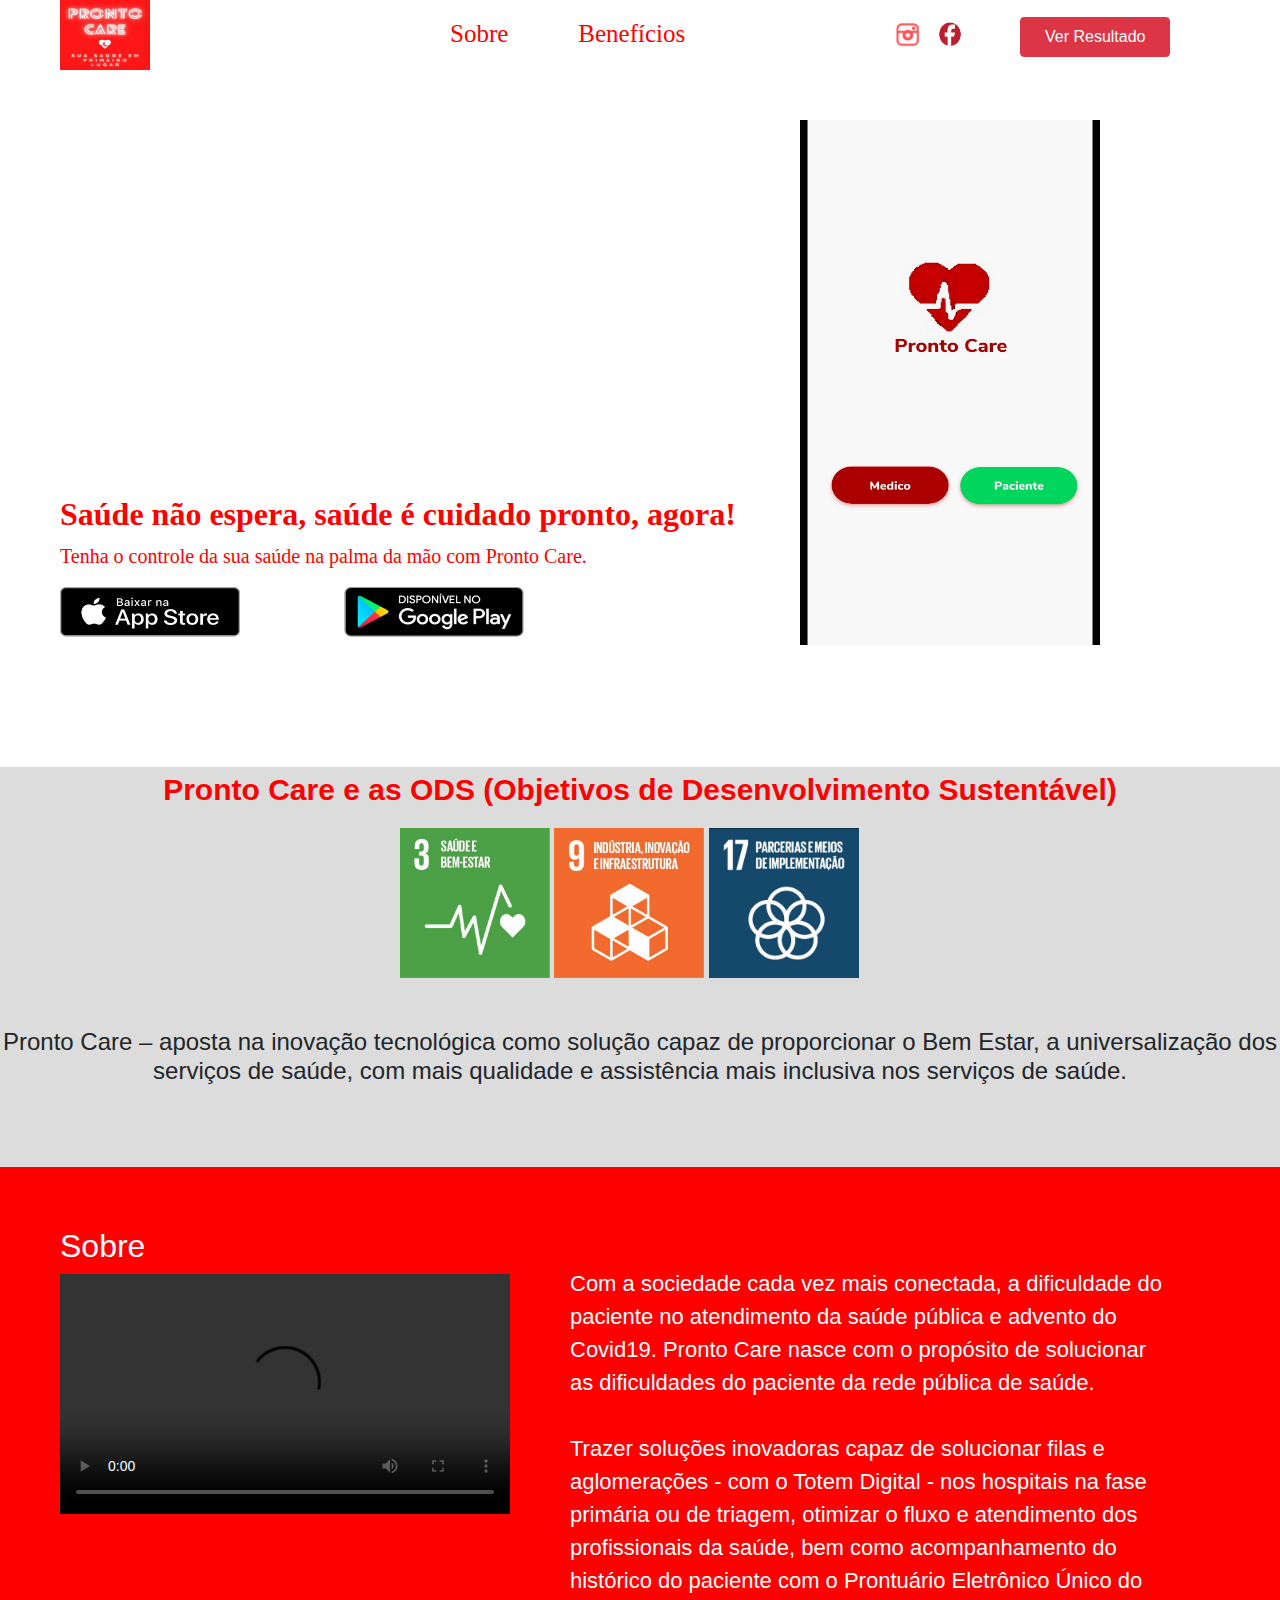
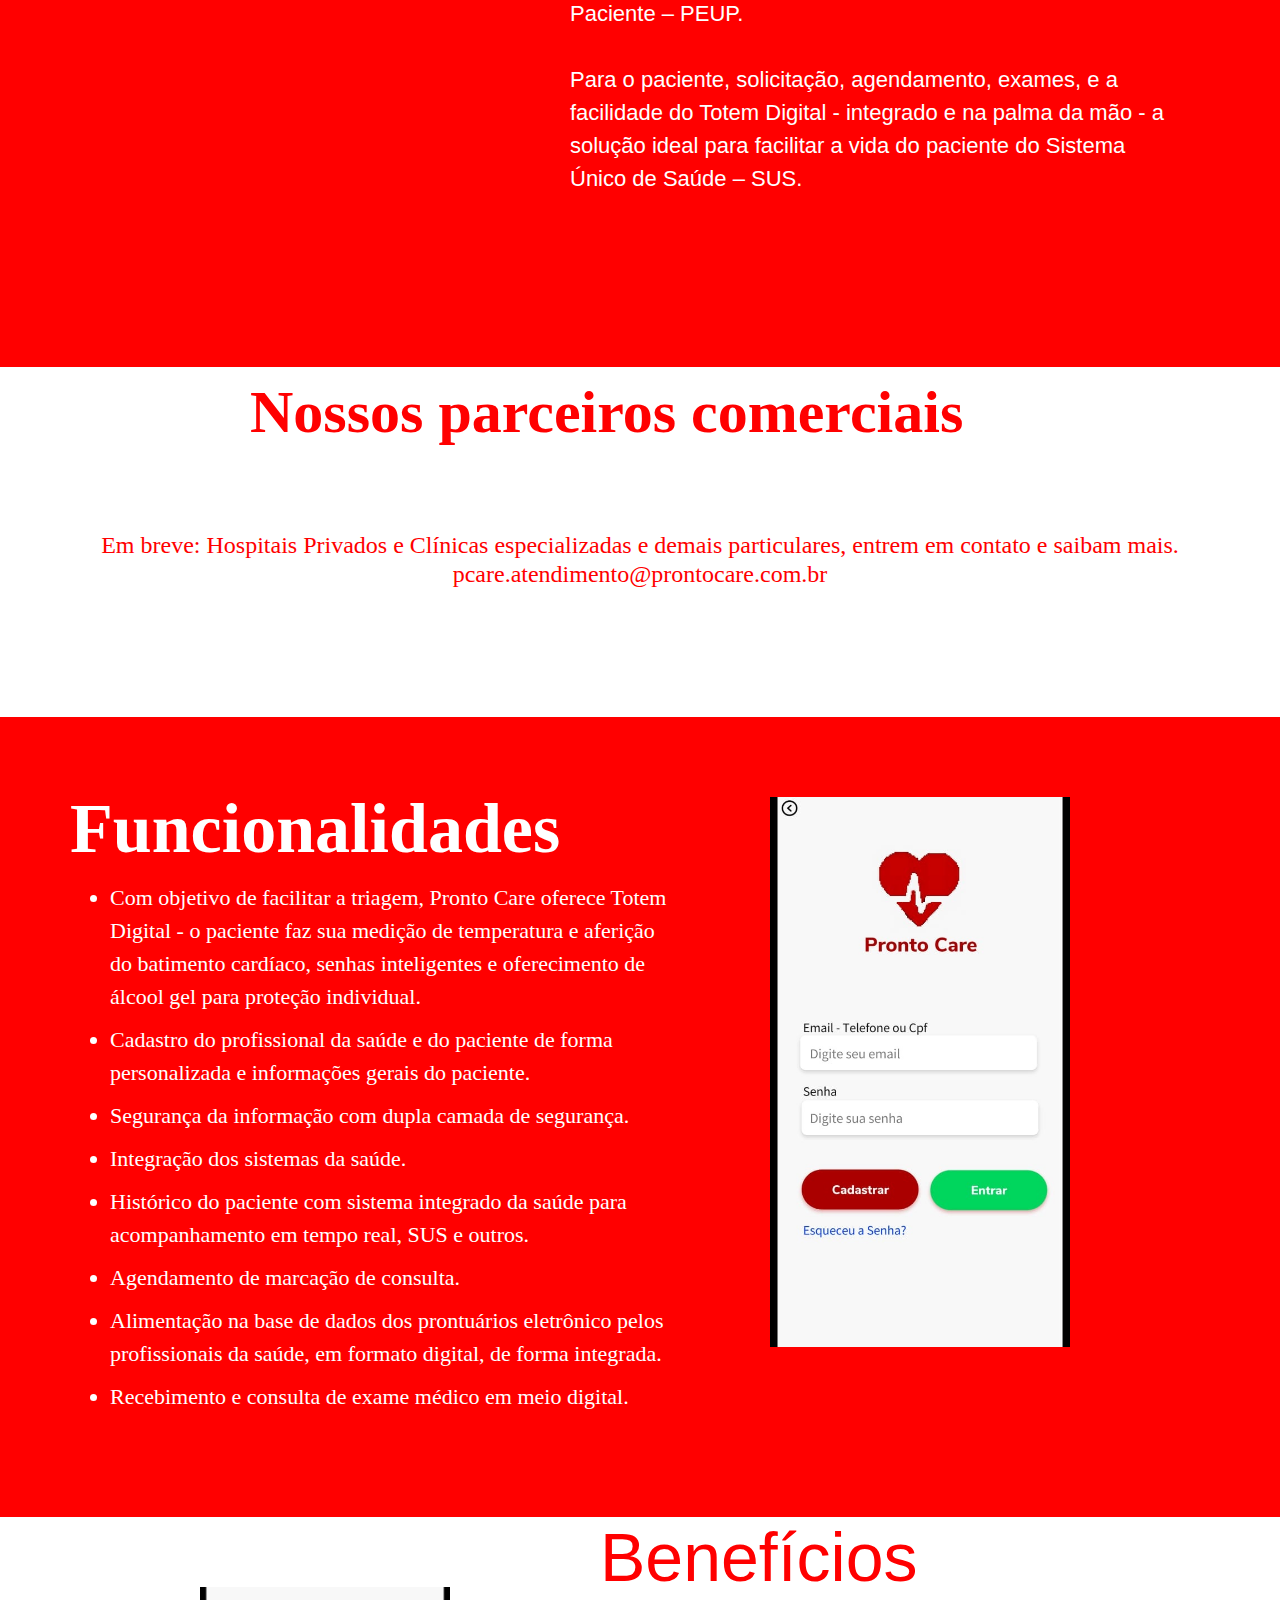
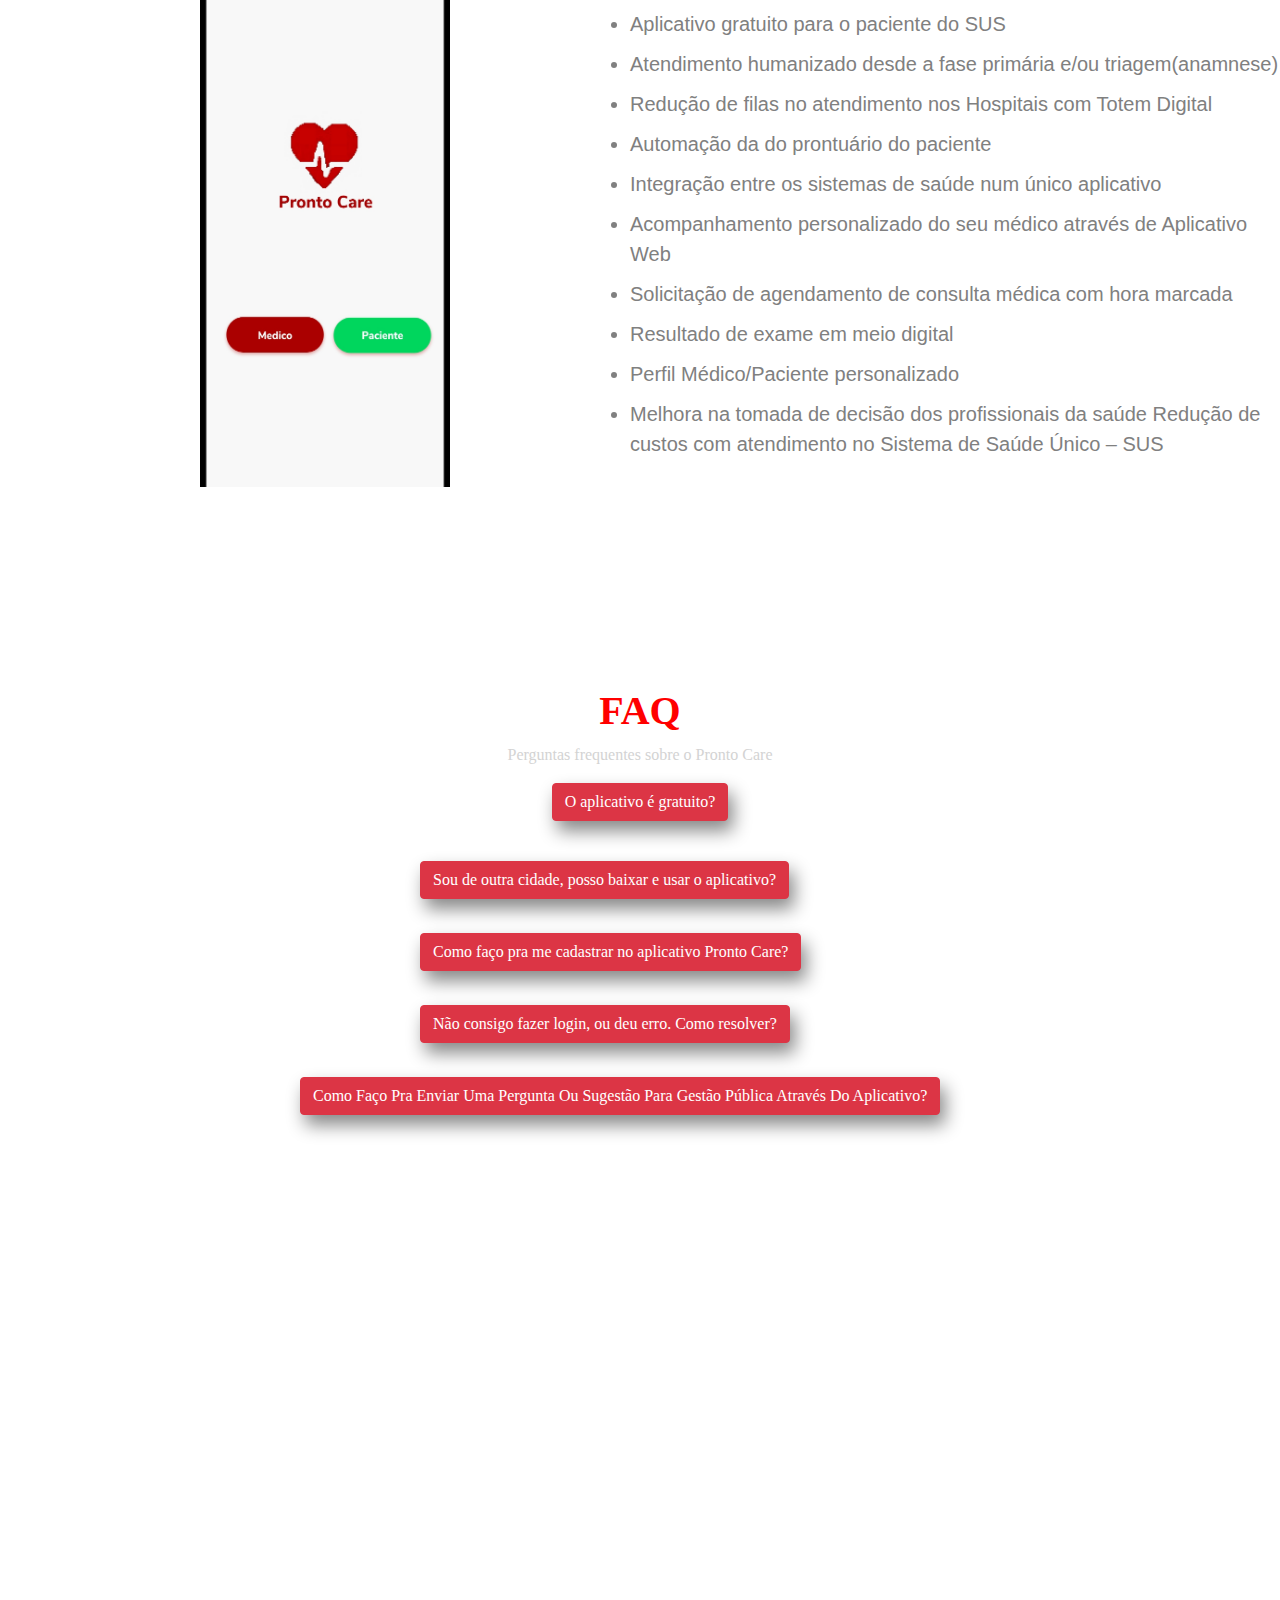
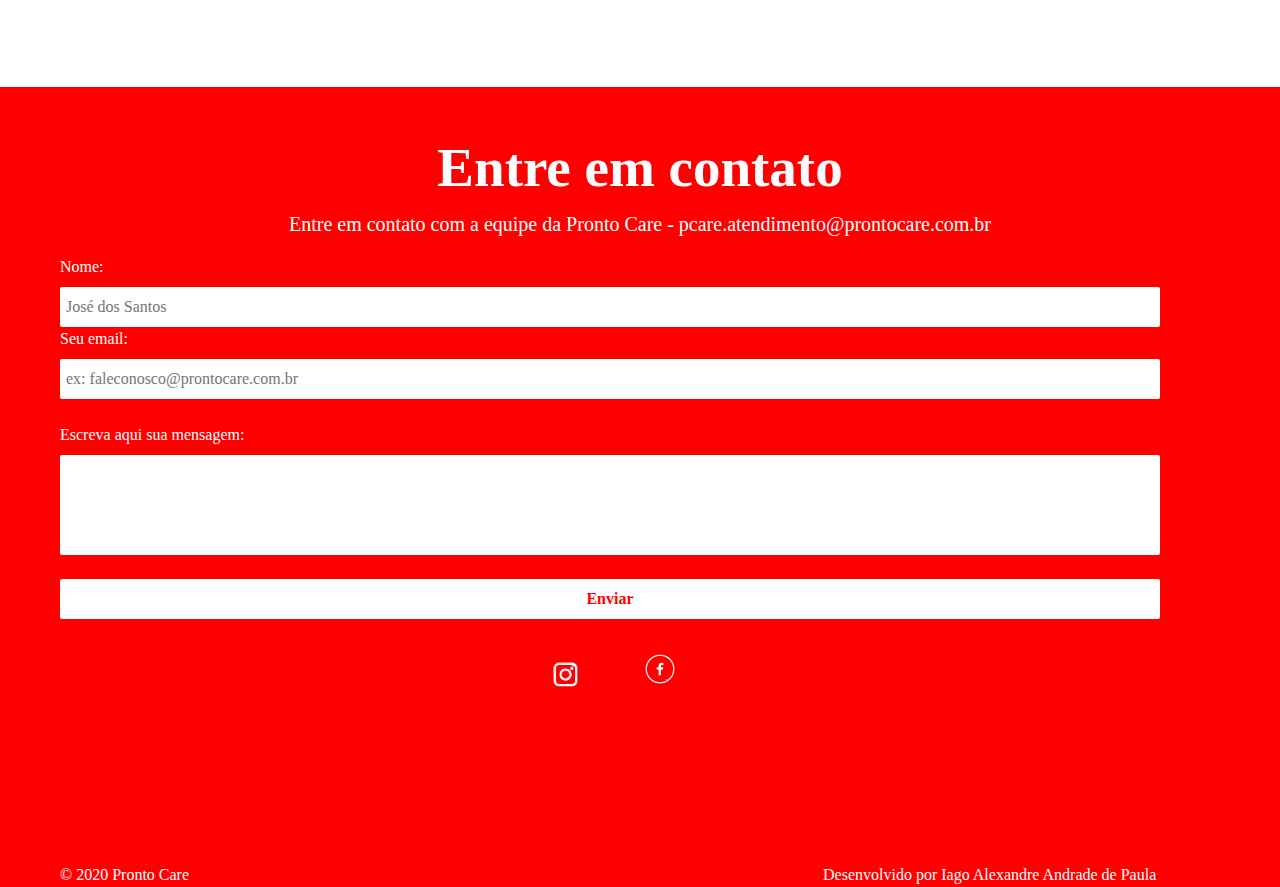
==== commit 76652b46: "Modificando a descriçãa das funcionalidades" ====
--- a/frontend/html/index.html
+++ b/frontend/html/index.html
@@ -136,23 +136,17 @@
     <div id="funcionalidades">
         <h1>Funcionalidades</h1>
 
-        <p>
-            O App Web Pronto Care – conecta o cidadão & gestão pública, registrando e acompanhando tudo em tempo
-            real; atende as solicitações do cidadão digital participativo, conectando as demandas da cidade
-            com os gestores públicos e auxiliando na tomada de decisão;<br>
-            Disponibilizar informações de modo que o gestor público possa identificar os principais gargalos,
-            e atender as demandas da população com agilidade e transparência em tempo real.
-        </p>
-        <span class="glyphicon glyphicon-ok">Criar solicitações online</span><br><br><br>
-        <span class="glyphicon glyphicon-plus" aria-hidden="true">Oferecer recursos automatizado de
-            geoprocessamento</span><br><br><br>
-        <span class="glyphicon glyphicon-align-left" aria-hidden="true">Comunicação & Informação em tempo
-            real</span><br><br><br>
-        <span class="glyphicon glyphicon-align-left" aria-hidden="true">Dashoboard e análise de dados</span><br><br><br>
-        <span class="glyphicon glyphicon-align-left" aria-hidden="true">Acompanhamento da solicitação do
-            cidadão</span><br><br><br>
-        <span class="glyphicon glyphicon-align-left" aria-hidden="true">Feedback do gestor público da solicitação
-            atendida ou não</span><br><br><br>
+        <ul>
+            <li>Com objetivo de facilitar a triagem, Pronto Care oferece Totem Digital - o paciente faz sua medição de temperatura e aferição do batimento cardíaco, senhas inteligentes e oferecimento de álcool gel para proteção individual.</li>
+            <li>Cadastro do profissional da saúde e do paciente de forma personalizada e informações gerais do paciente.</li>
+            <li>Segurança da informação com dupla camada de segurança.</li>
+            <li>Integração dos sistemas da saúde.</li>
+            <li>Histórico do paciente com sistema integrado da saúde para acompanhamento em tempo real, SUS e outros.</li>
+            <li>Agendamento de marcação de consulta.</li>
+            <li>Alimentação na base de dados dos prontuários eletrônico pelos profissionais da saúde, em formato digital, de forma integrada.</li>
+            <li>Recebimento e consulta de exame médico em meio digital.</li>
+        </ul>
+
         <img src="../img/telaLoginProntoCare.jfif" alt="Funcionalidade">
 
     </div>
--- a/frontend/css/funcionalidades.css
+++ b/frontend/css/funcionalidades.css
@@ -5,7 +5,7 @@
     padding: 70px;
     font-family: 'Times New Roman', Times, serif;
     background-color: red;
-    margin-bottom: 250px;
+    
 }
 
 #funcionalidades h1{
@@ -13,19 +13,20 @@
     font-weight: bold;
 }
 
-#funcionalidades p{
+#funcionalidades ul{
     width: 600px;
     height: 250px;
     font-size: 22px;
 }
 
-#funcionalidades span{  
-    font-size: 20px;
+#funcionalidades li{
+    margin-top: 10px;
 }
+
 
 #funcionalidades img{
     width: 300px;
     height: 550px;
     margin-left: 700px;
-    margin-top: -800px;
+    margin-top: -350px;
 }
--- a/frontend/css/OqueEstaoFalando.css
+++ b/frontend/css/OqueEstaoFalando.css
@@ -21,5 +21,4 @@
     width: 100%;
     text-align: center;
     margin: auto;
-    height: 300px;
 }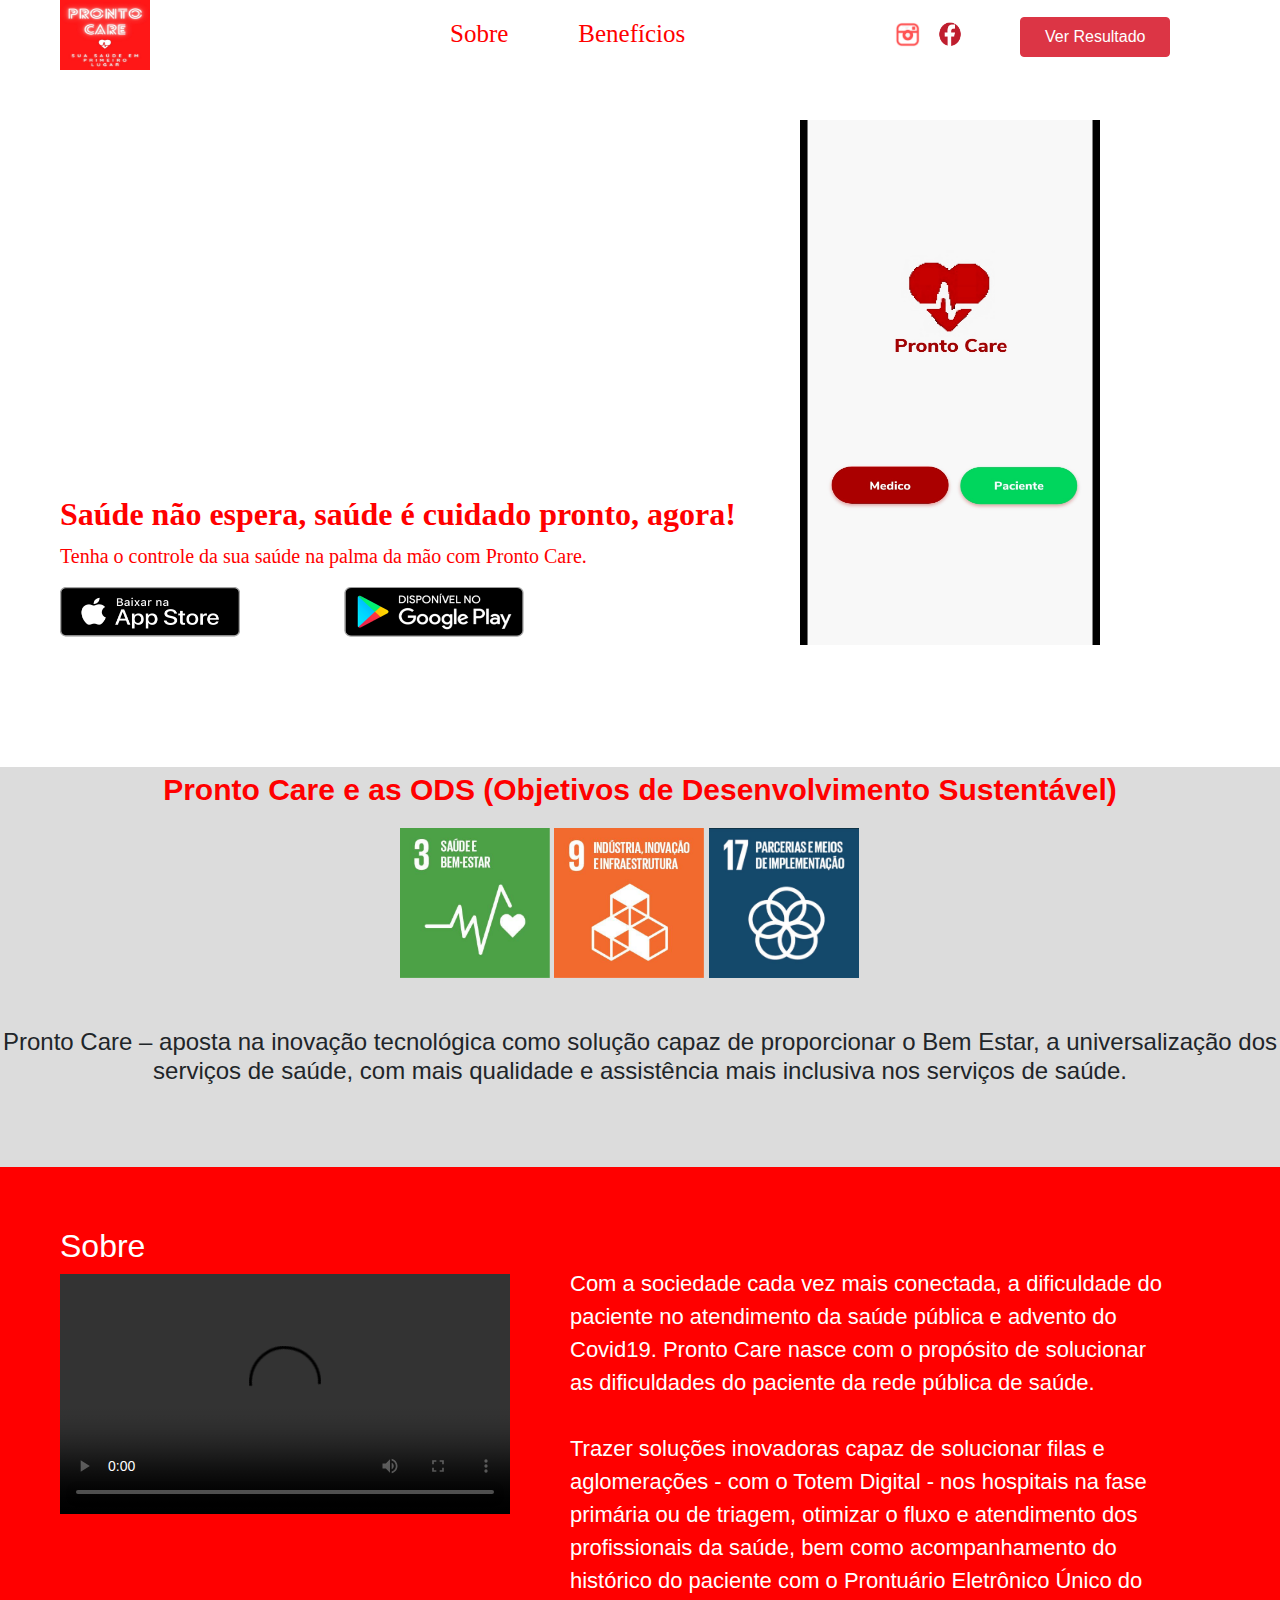
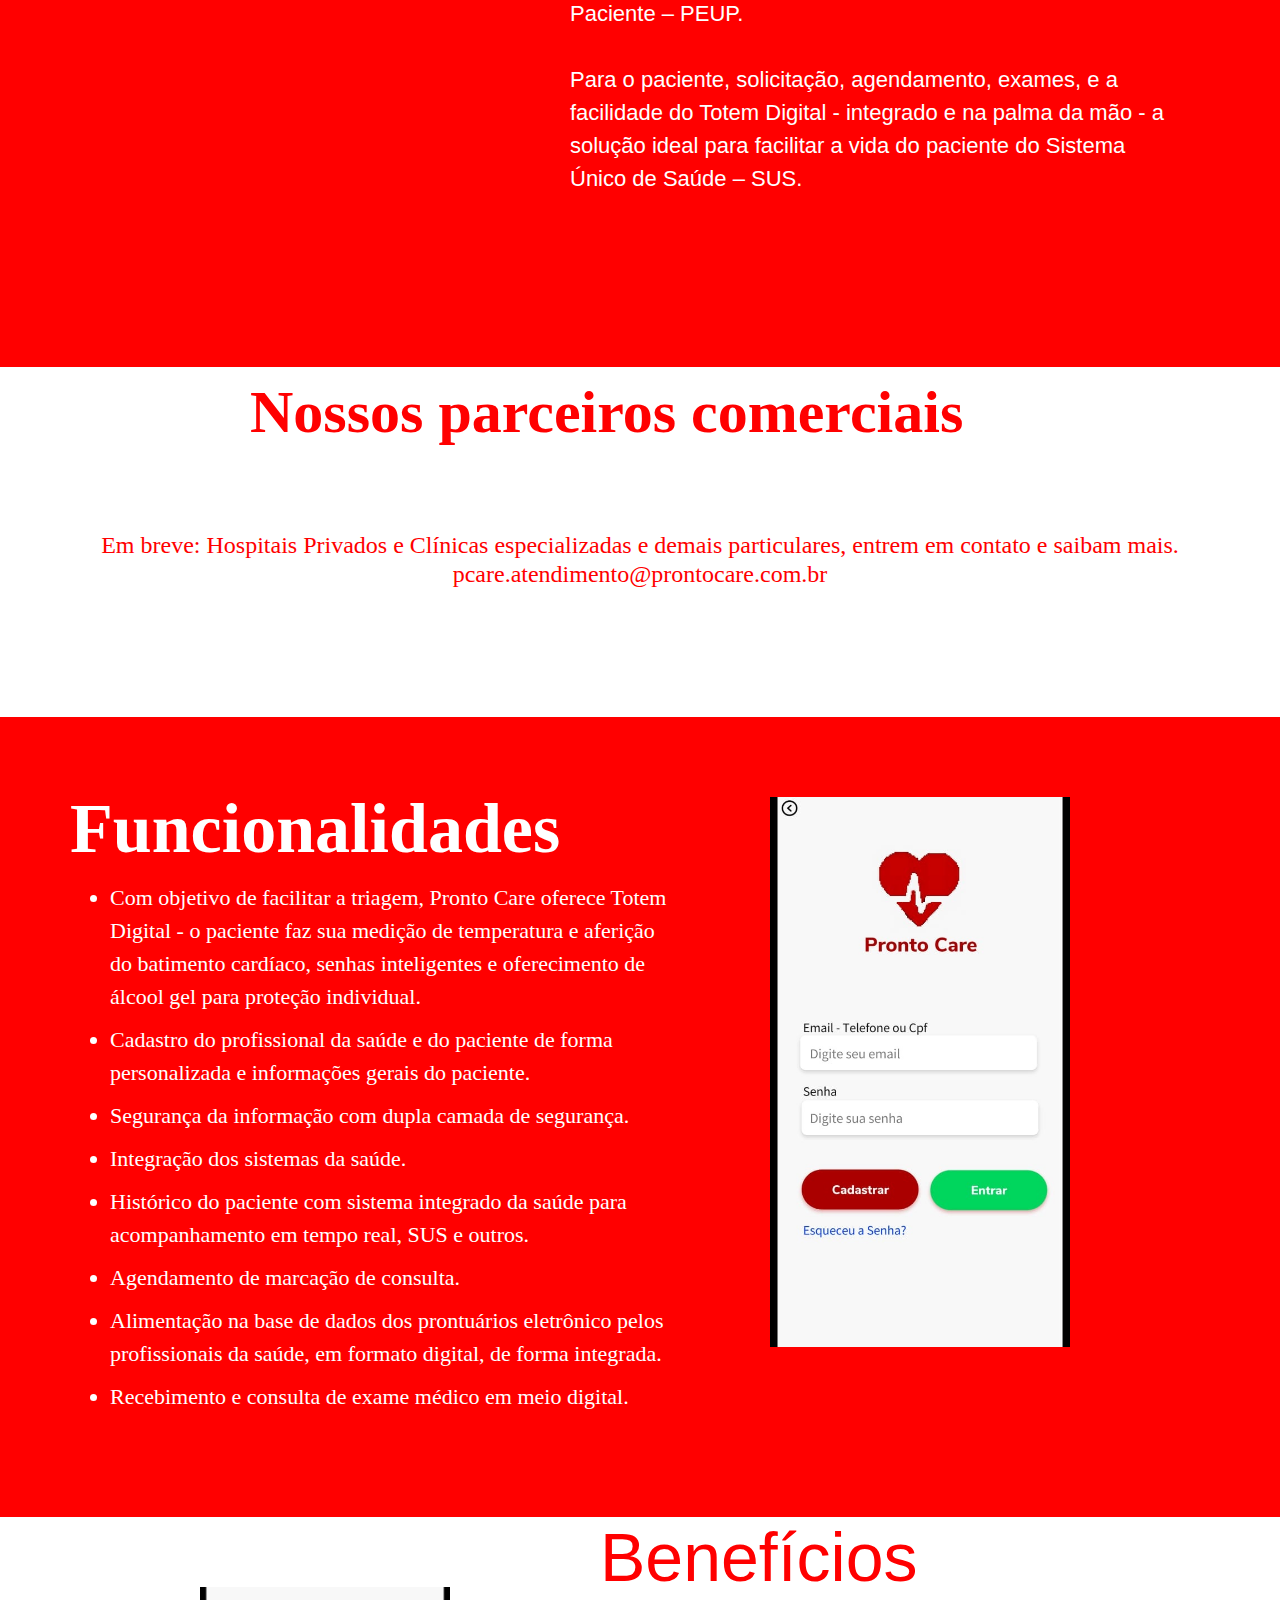
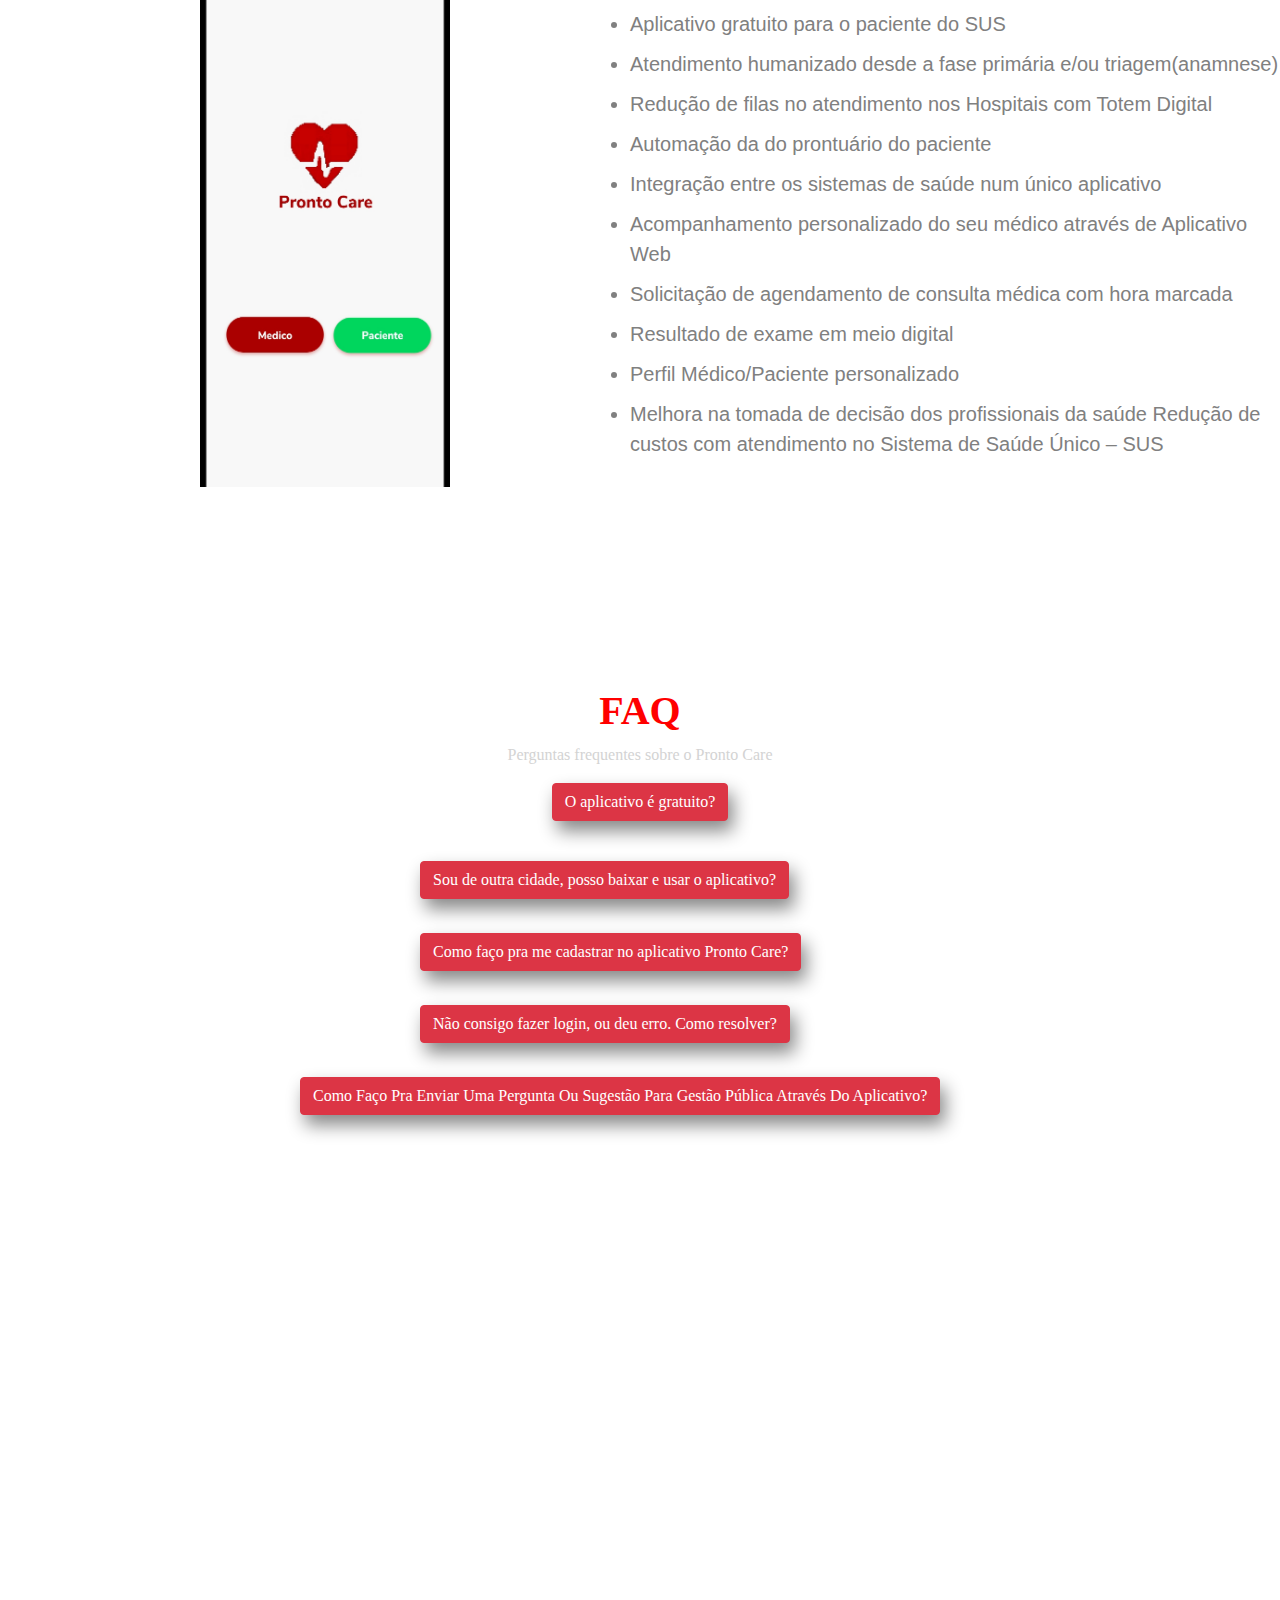
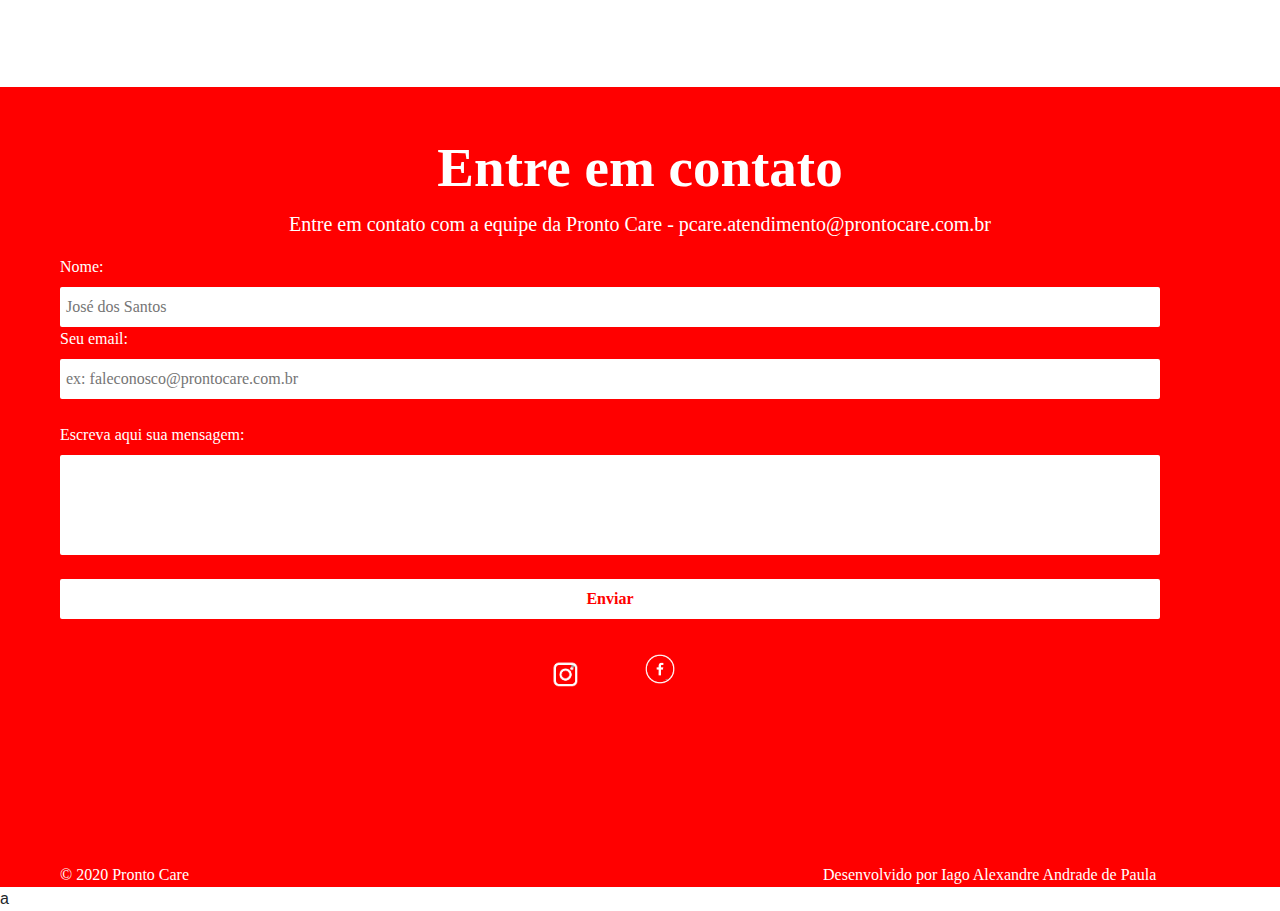
==== commit 218a9a0b: "Qualquer coisa" ====
--- a/frontend/html/index.html
+++ b/frontend/html/index.html
@@ -303,6 +303,7 @@
 
 
     </div>
+    a
 
 
 
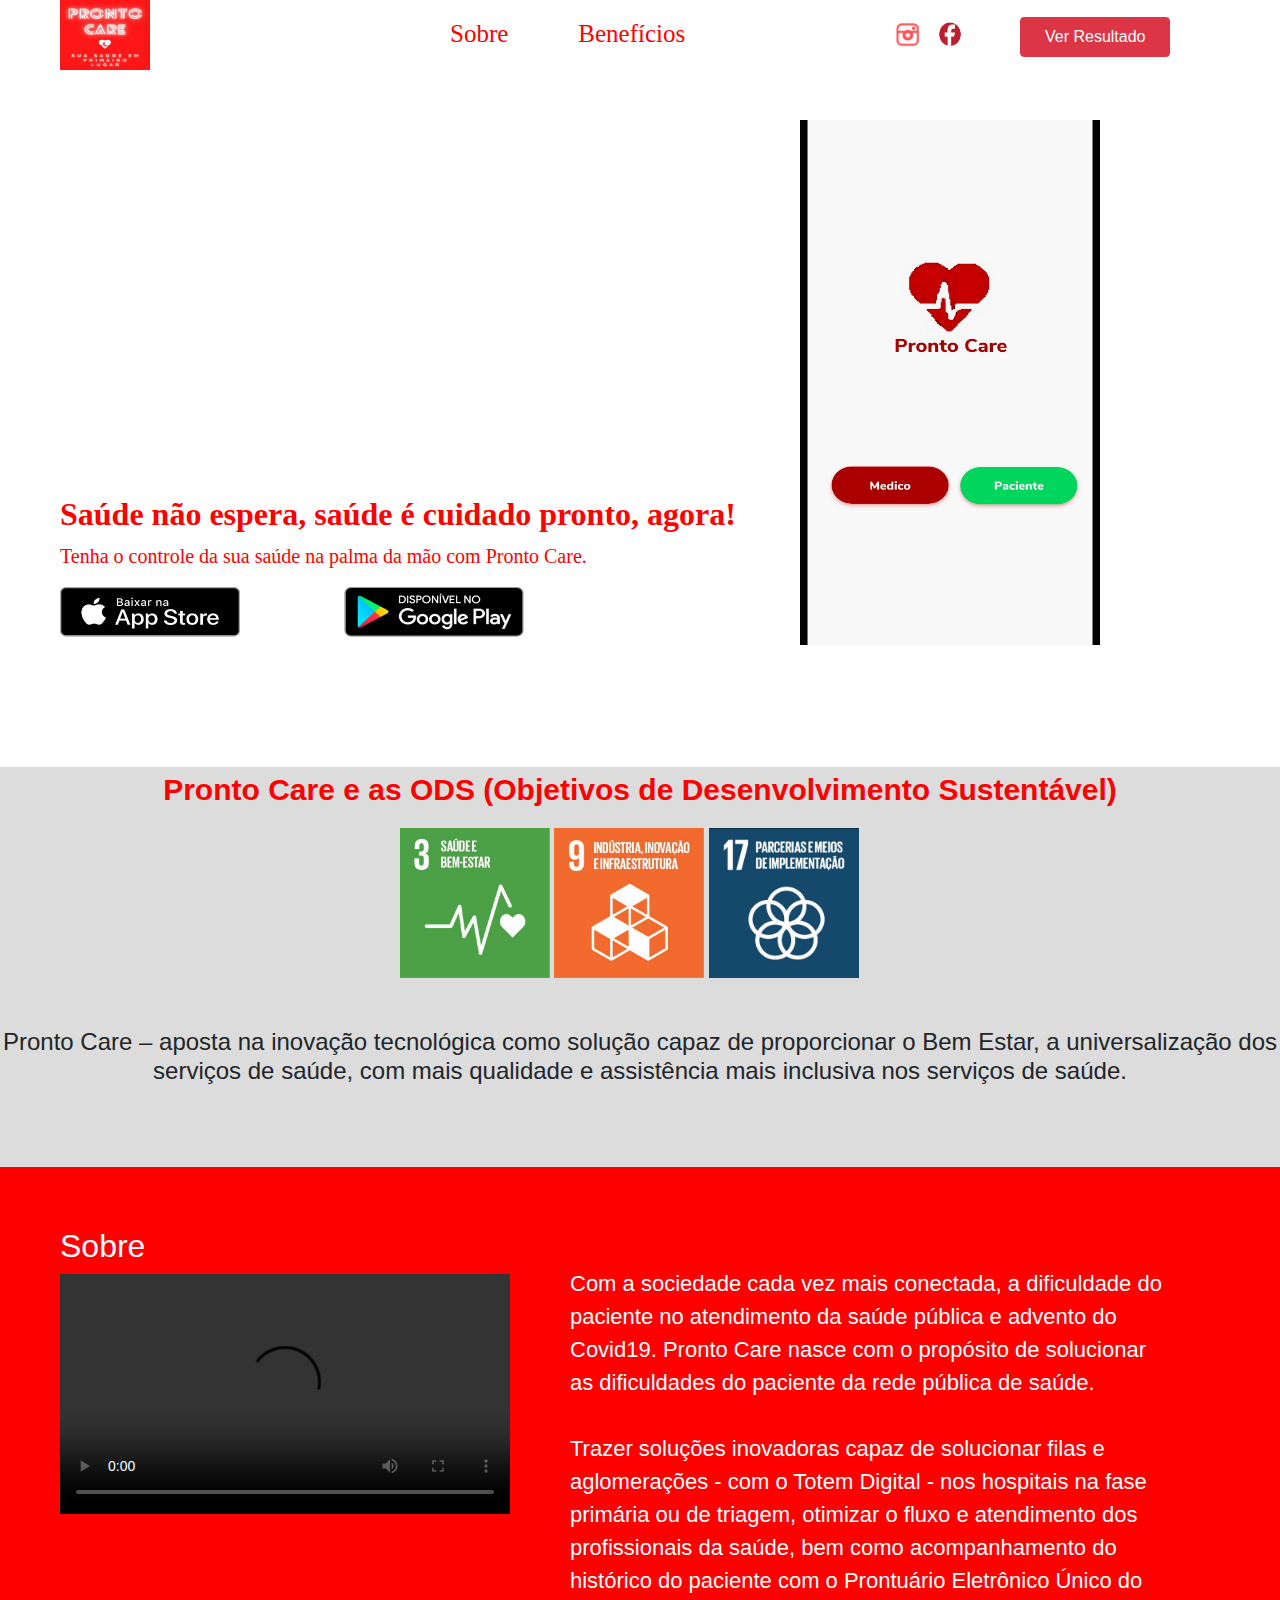
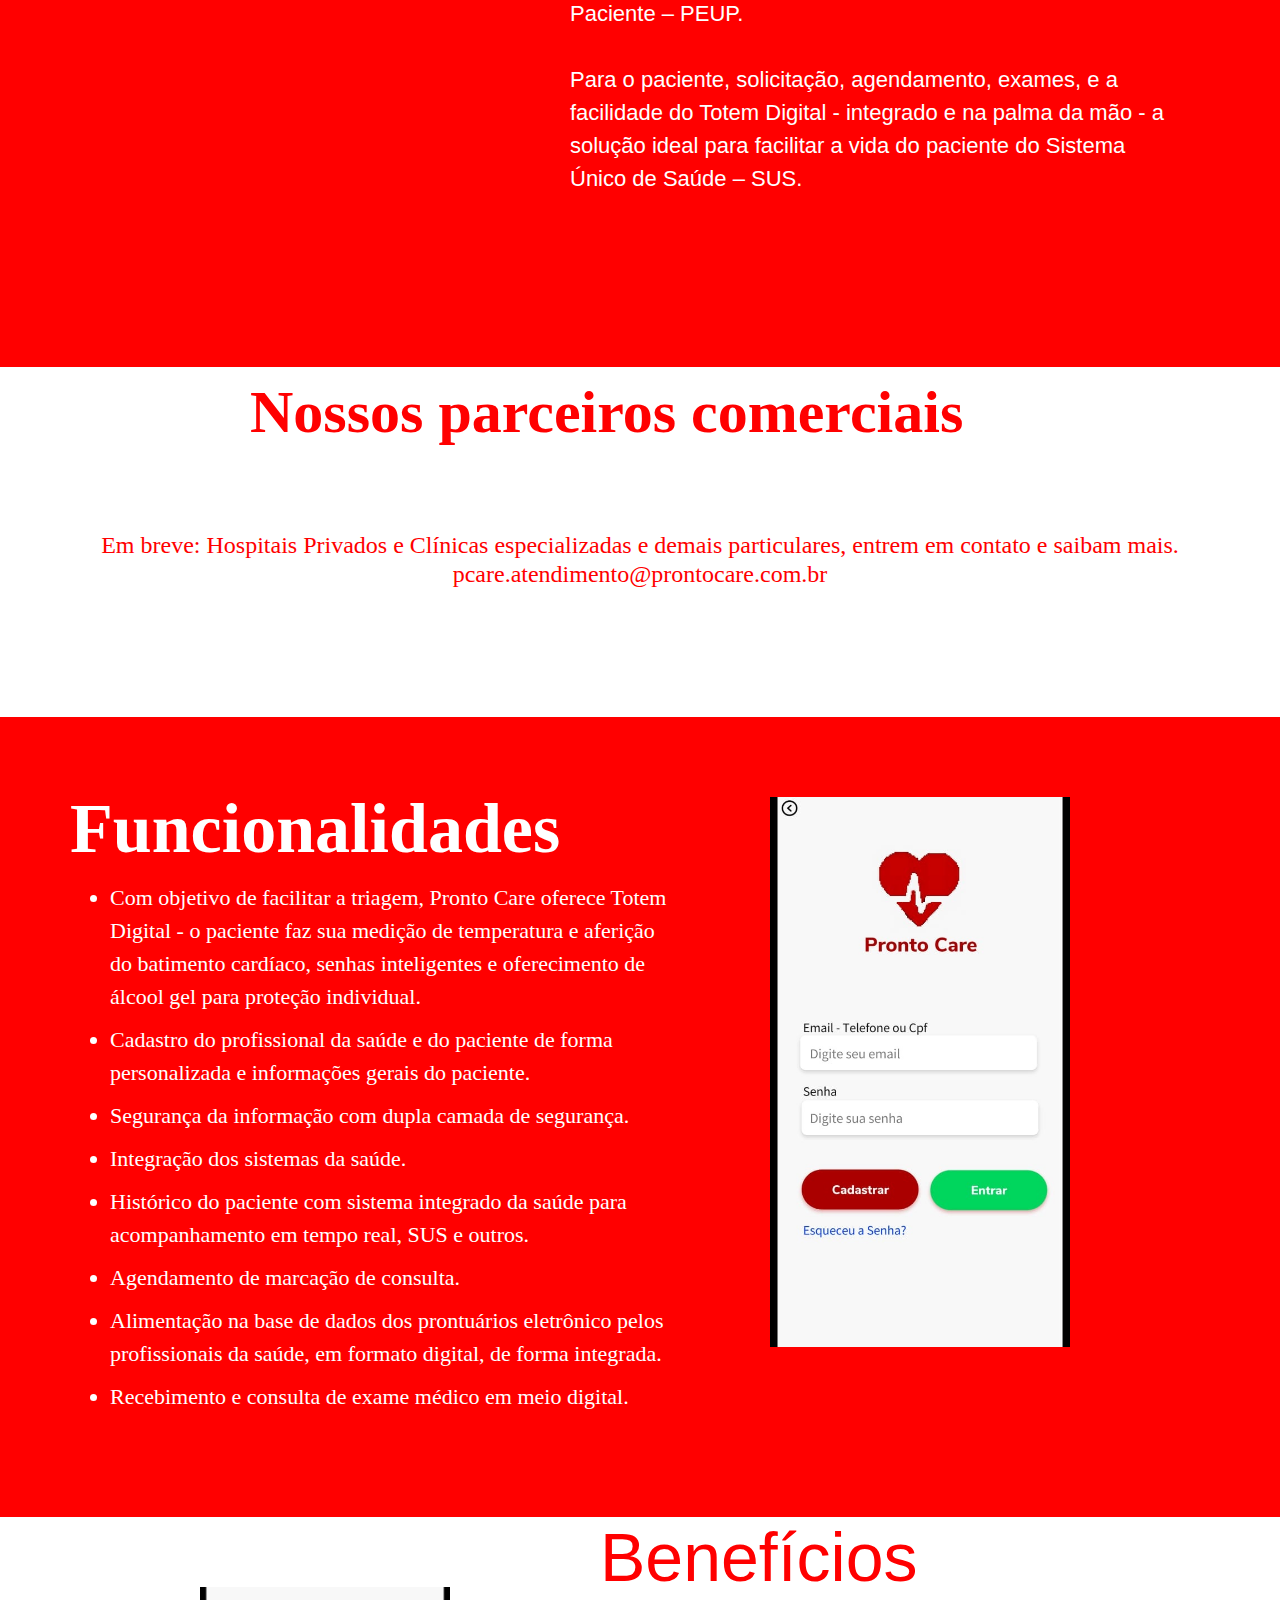
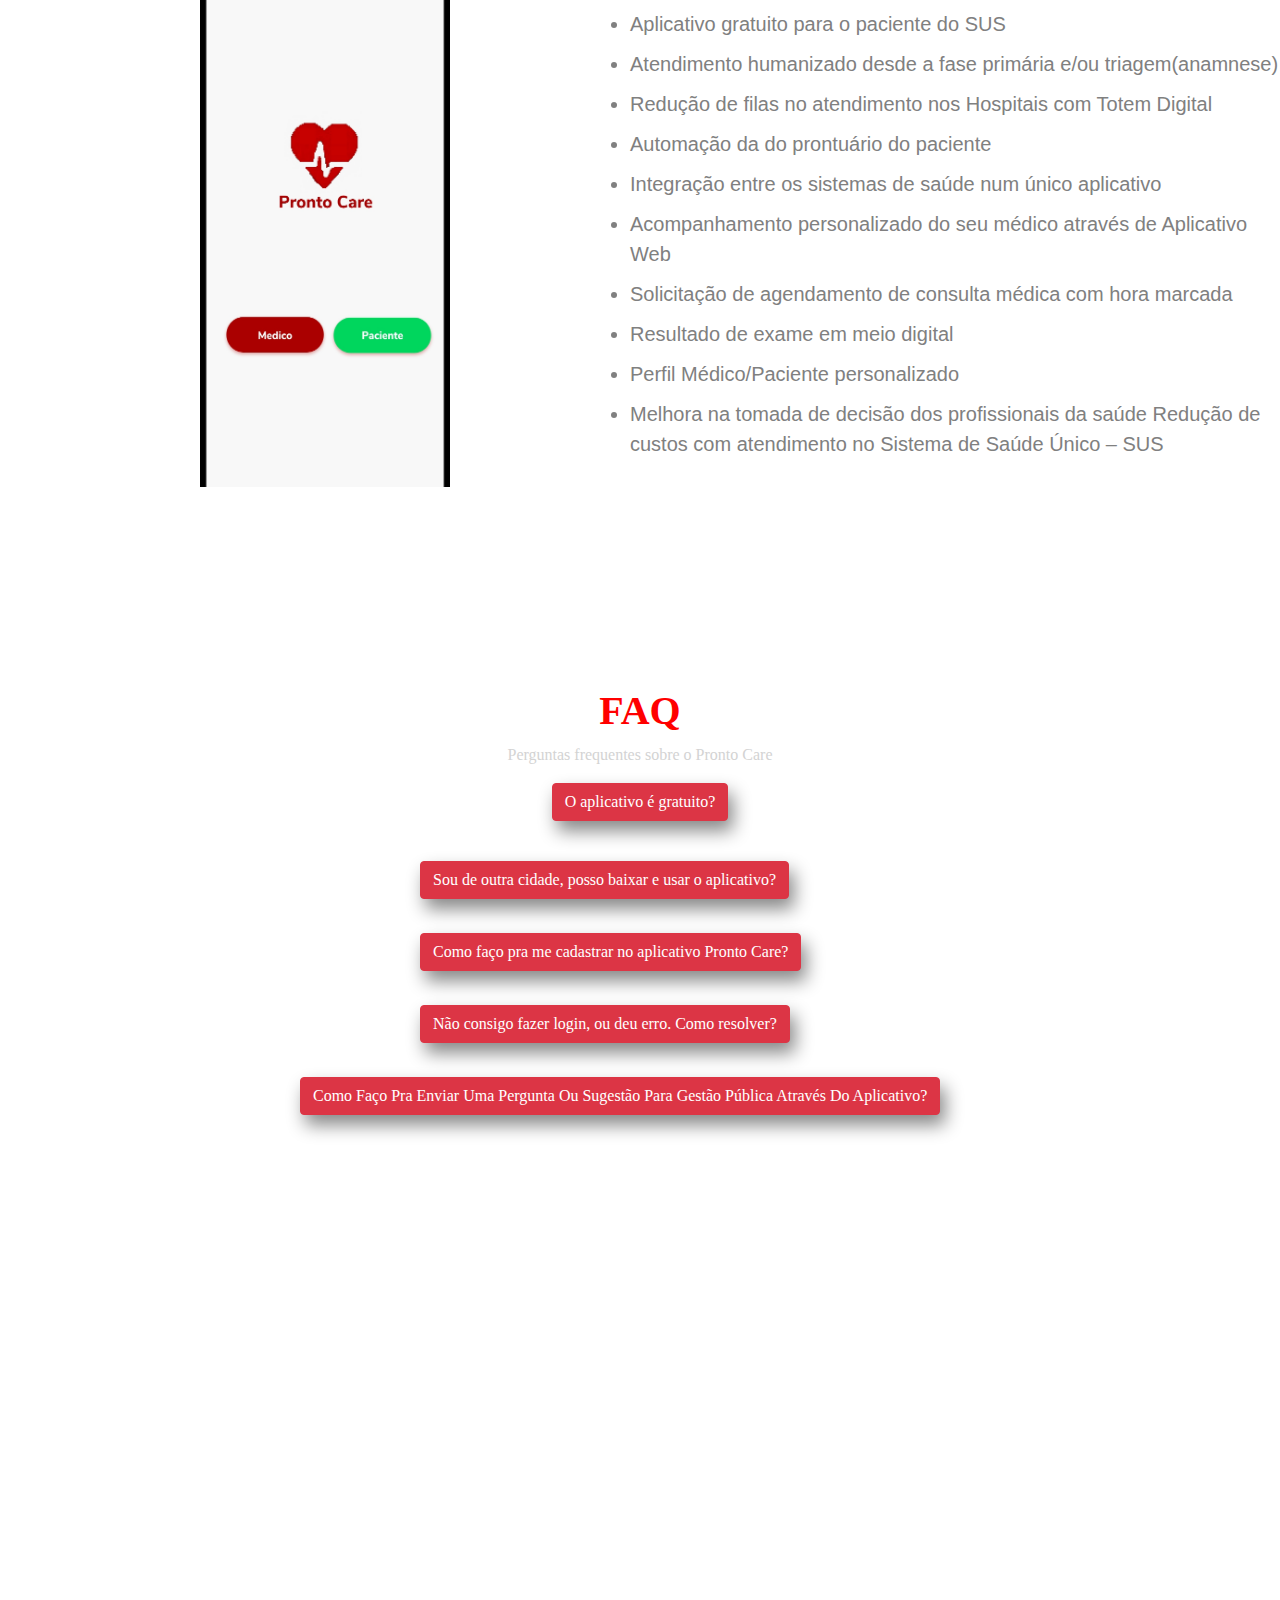
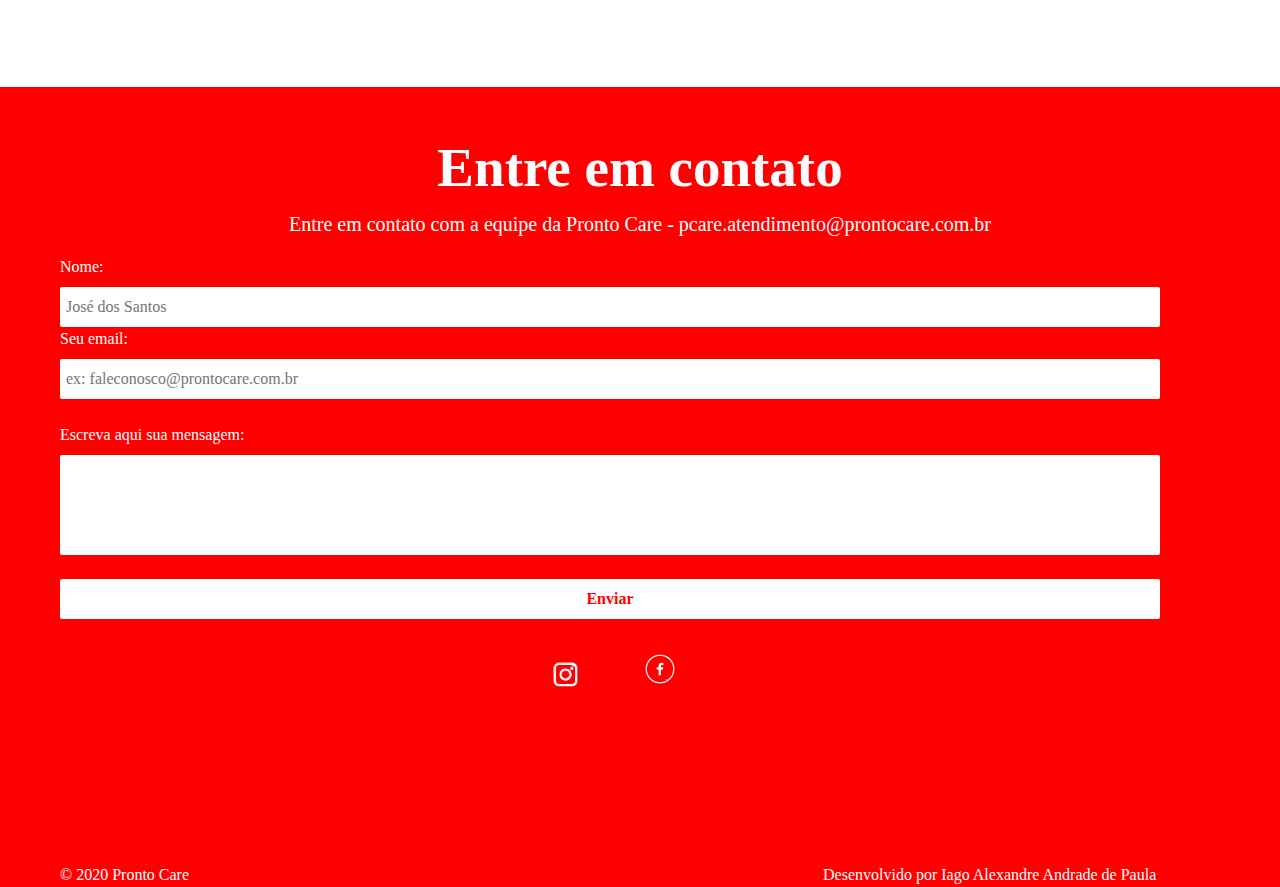
==== commit 5c998deb: "a" ====
--- a/frontend/html/index.html
+++ b/frontend/html/index.html
@@ -303,7 +303,7 @@
 
 
     </div>
-    a
+
 
 
 
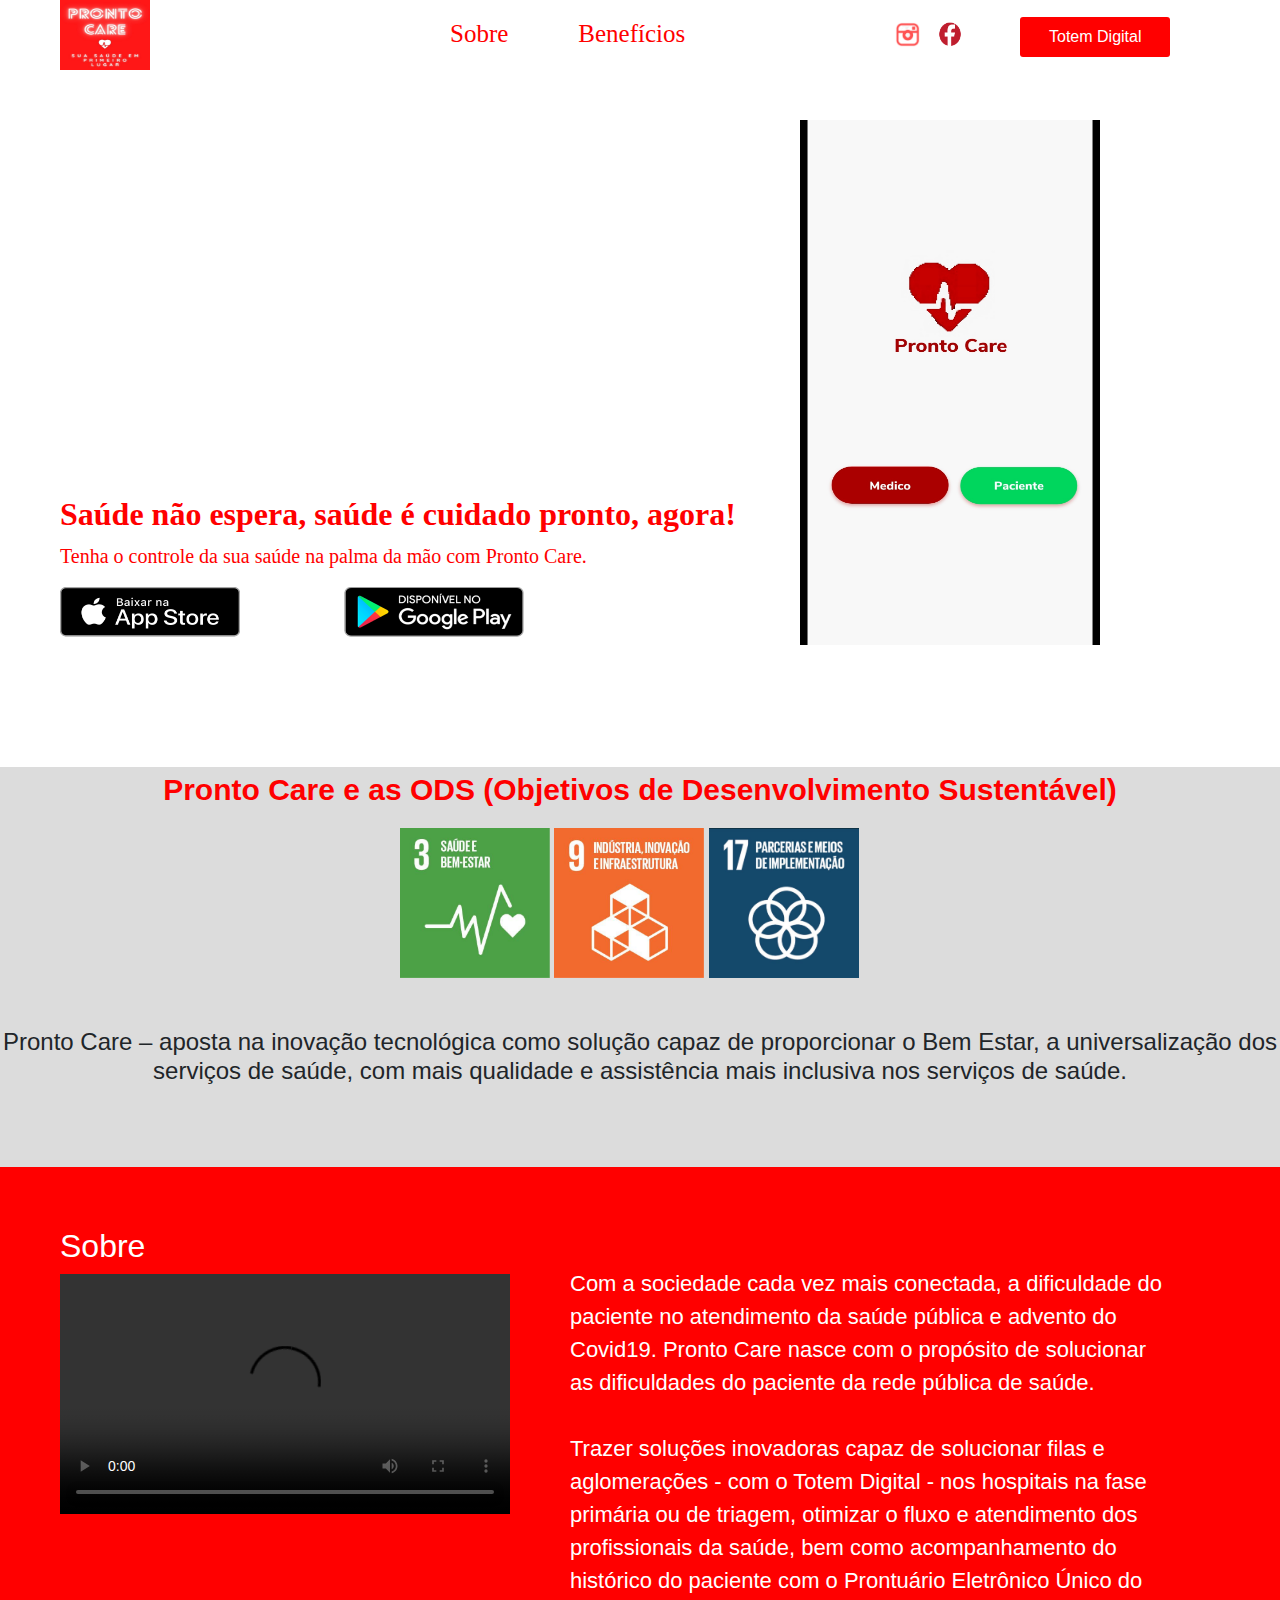
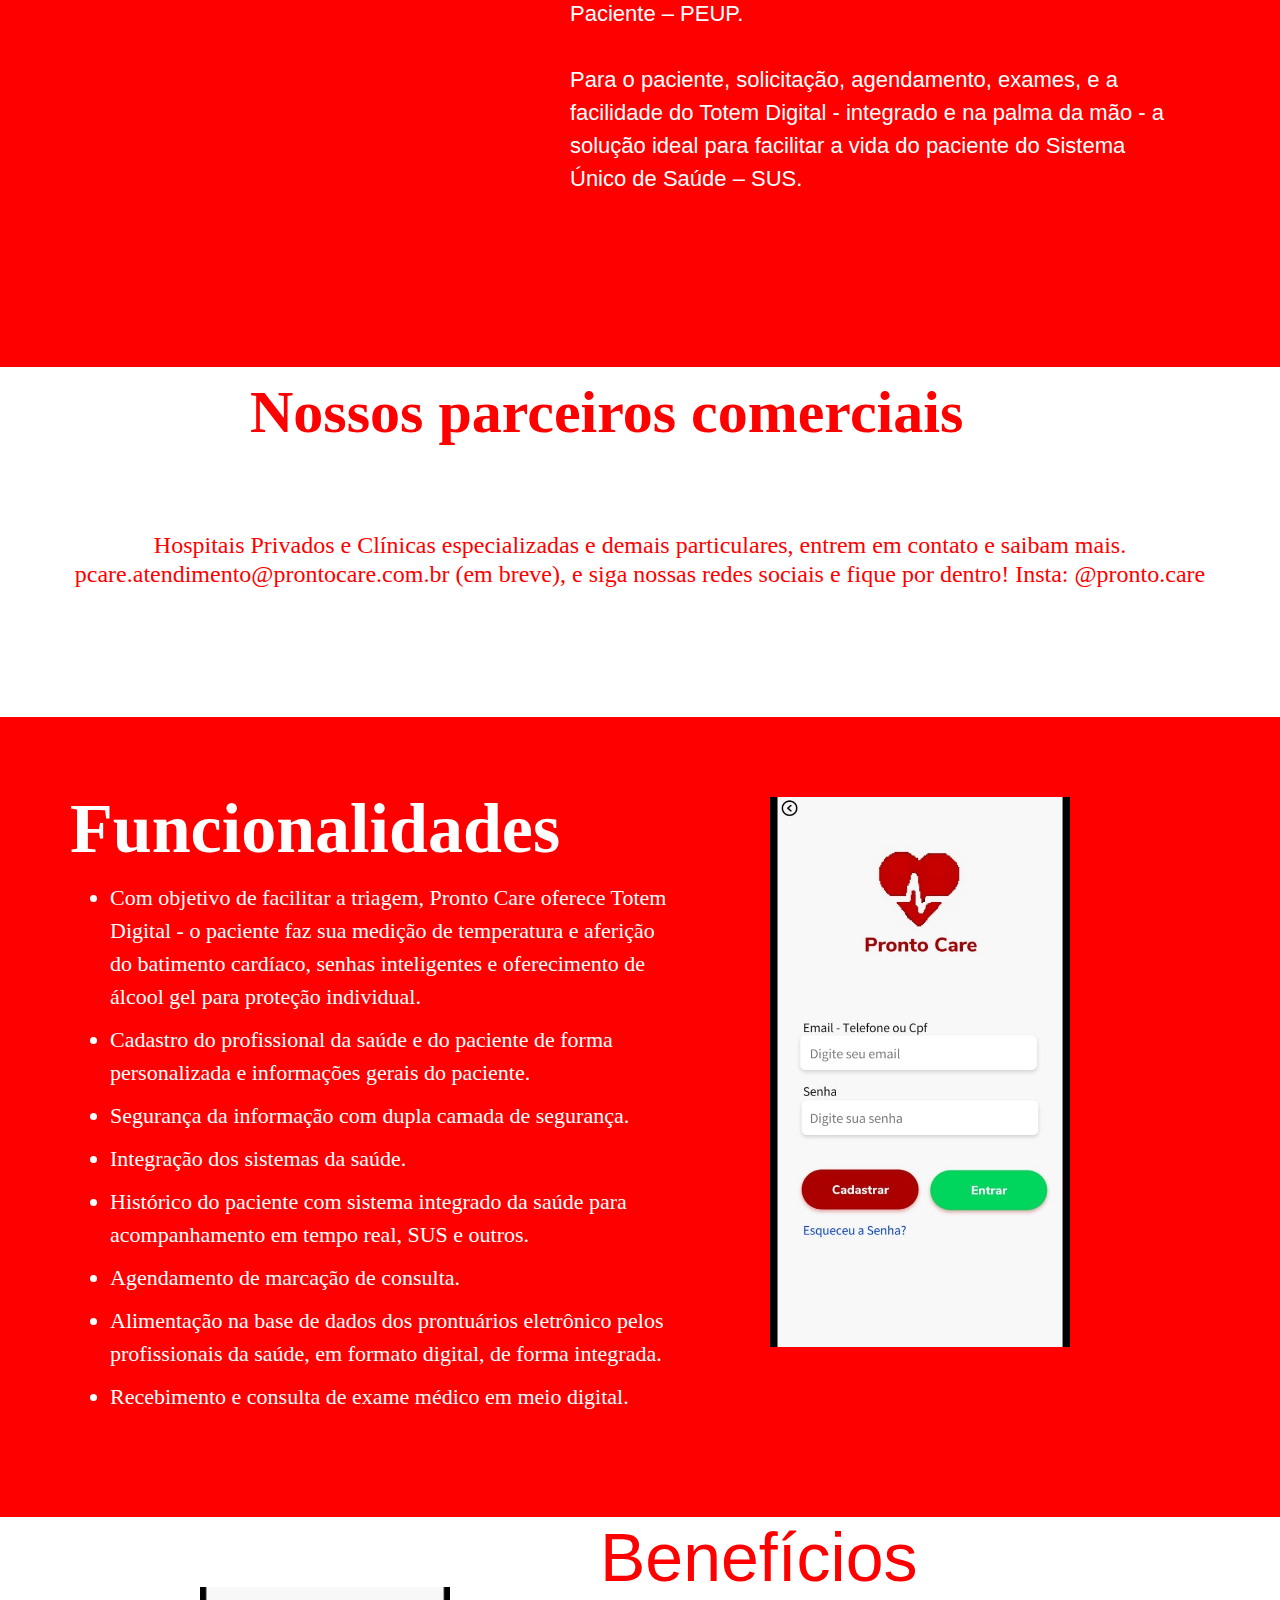
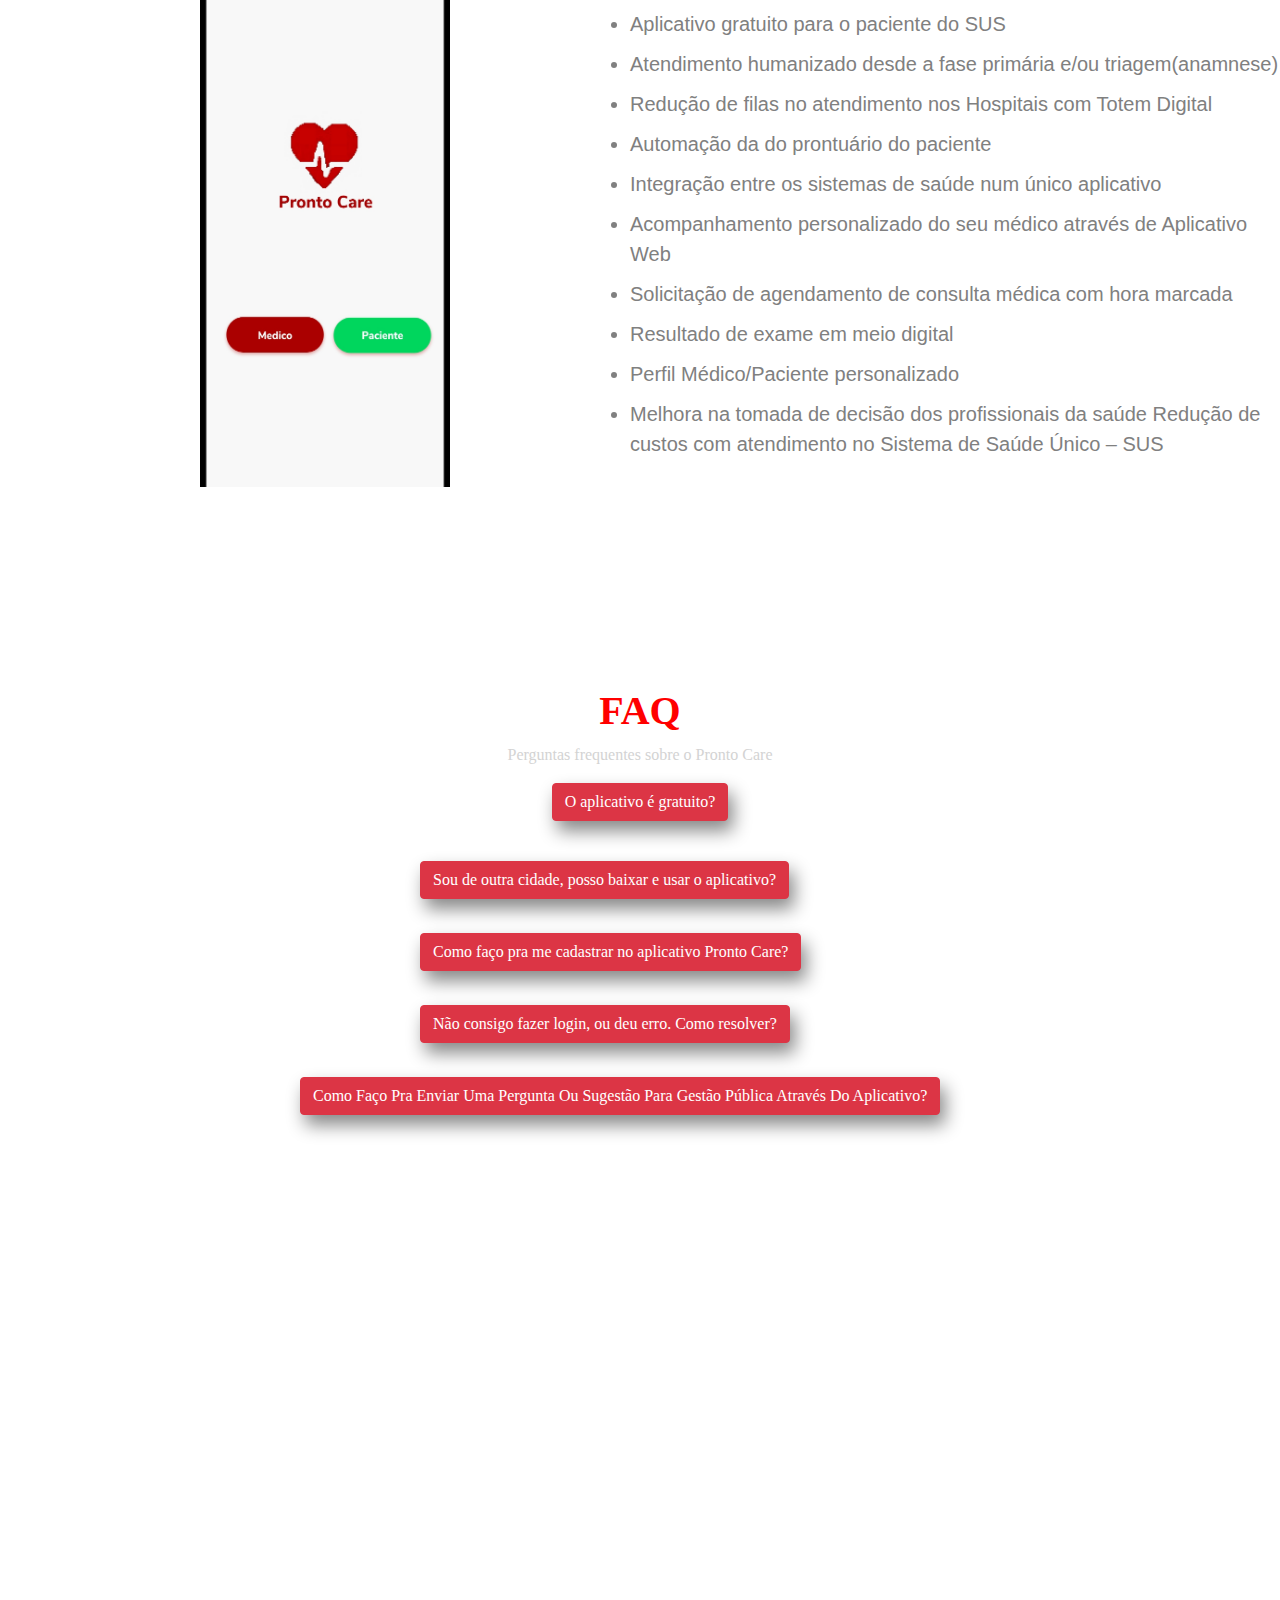
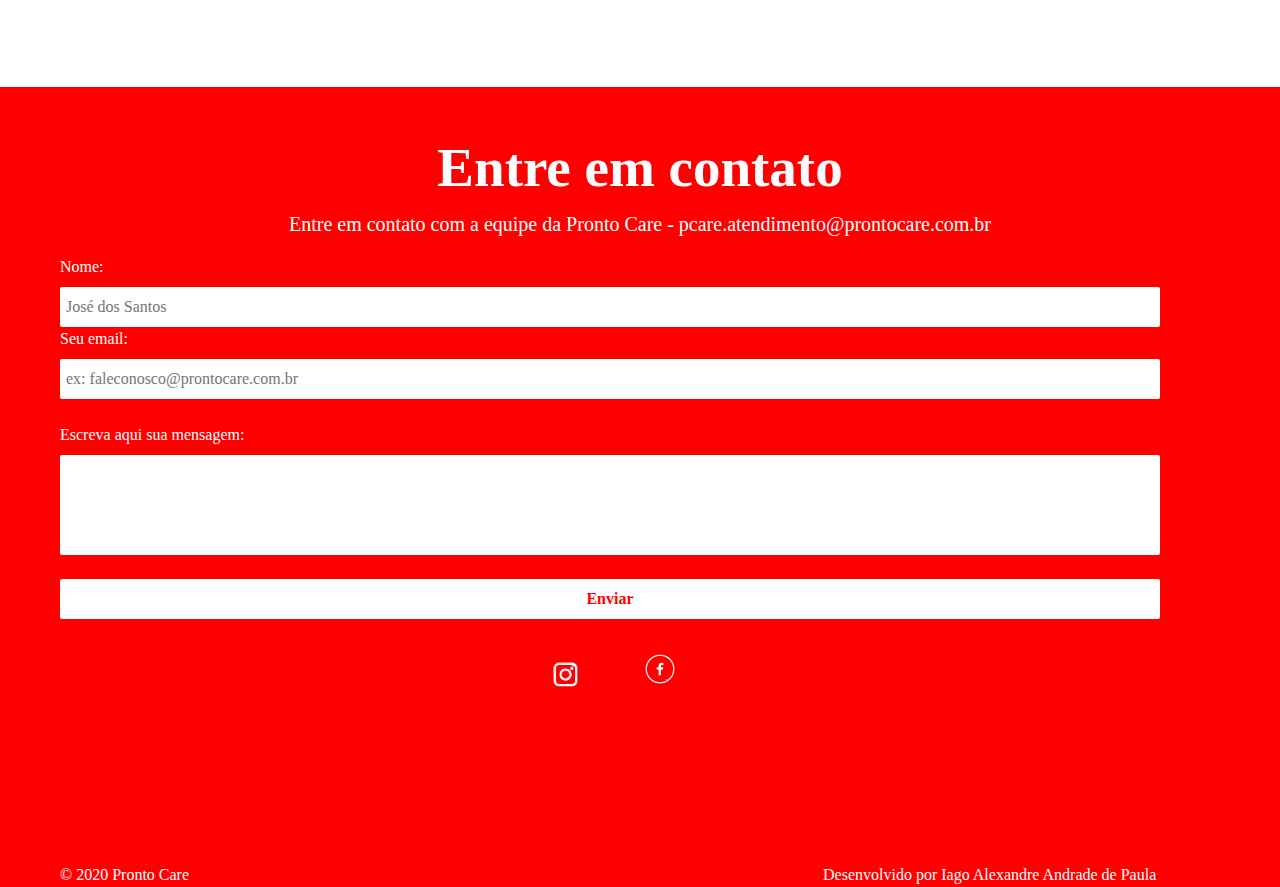
==== commit bf8dfae1: "Adicionando a ação do botão de ver resultado" ====
--- a/frontend/html/index.html
+++ b/frontend/html/index.html
@@ -41,7 +41,9 @@
             <img src="../img/faceLogo.png" alt="Facebook Logo">
         </a>
 
-        <button class="btn btn-danger" id="seeResult">Ver Resultado</button>
+        <a id="seeResult" href="./totemDigital.html">
+            <p>Totem Digital</p>
+        </a>
 
     </div>
 
@@ -128,8 +130,8 @@
         <br>
         <br>
         
-        <h4>Em breve: Hospitais Privados e Clínicas especializadas e demais particulares, entrem em contato e saibam mais.
-            pcare.atendimento@prontocare.com.br
+        <h4>Hospitais Privados e Clínicas especializadas e demais particulares, entrem em contato e saibam mais.
+            pcare.atendimento@prontocare.com.br (em breve), e siga nossas redes sociais e fique por dentro! Insta: @pronto.care
         </h4>
     </div>
 
--- a/frontend/css/barraDaLogo.css
+++ b/frontend/css/barraDaLogo.css
@@ -67,6 +67,14 @@
     margin-top: 17px;
     transition: all .2s ease-in-out;
     top: 0;
+    background-color: red;
+    border-radius: 3px;
+    text-align: center;
+    color: white;
+}
+
+#seeResult p{
+    margin-top: 7.5px;
 }
 
 #seeResult:hover{
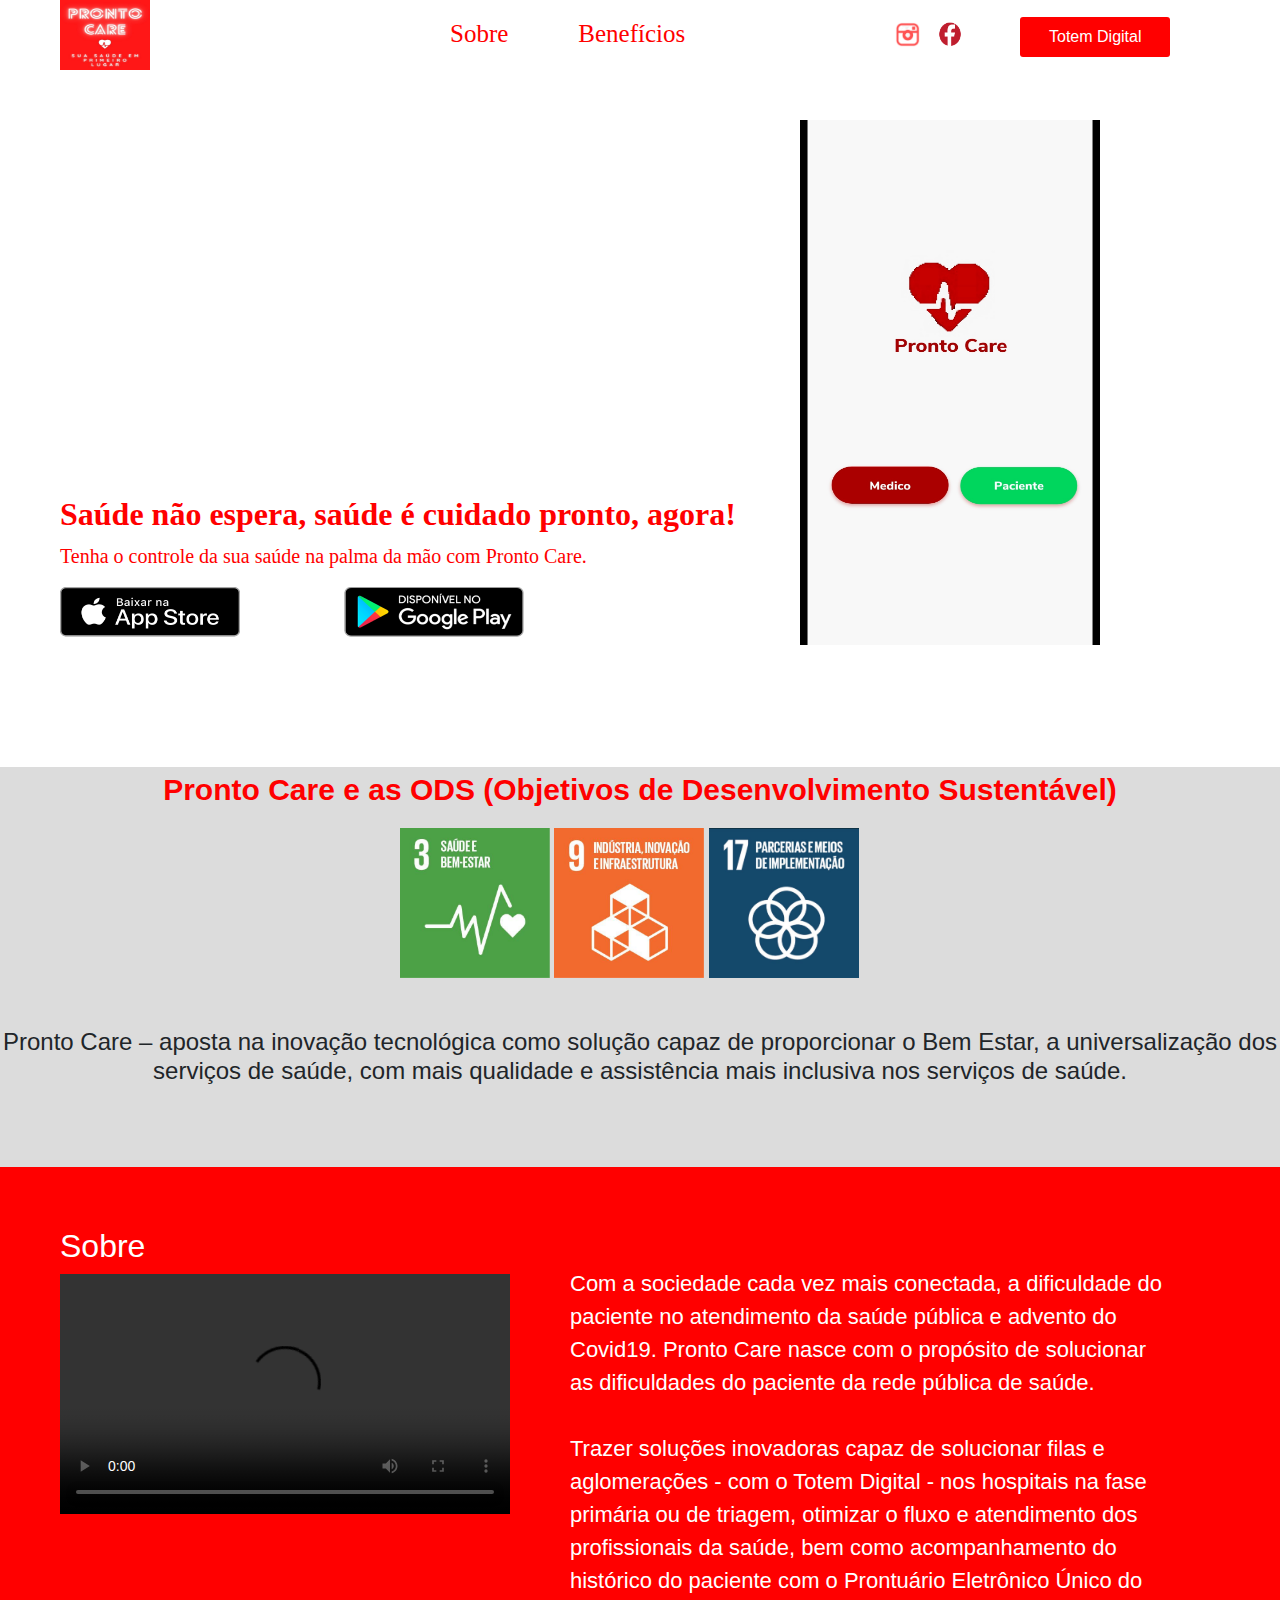
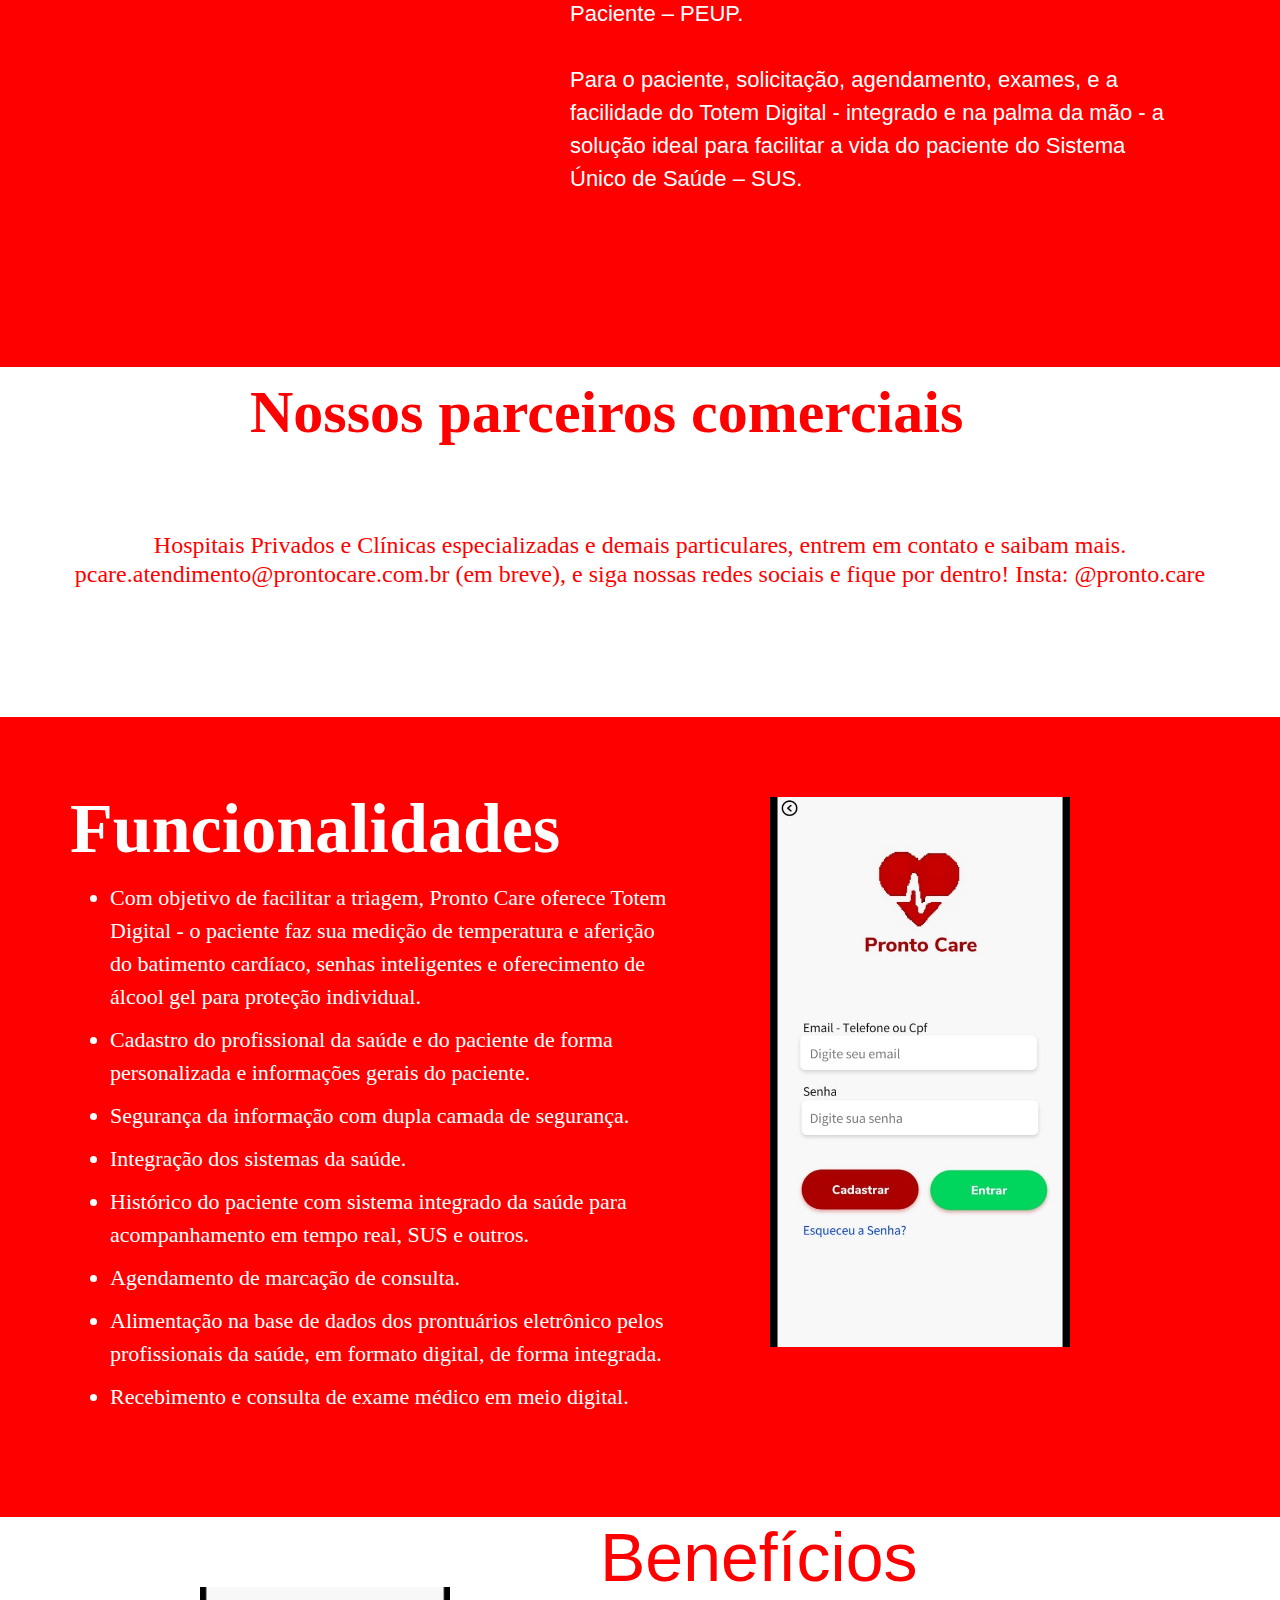
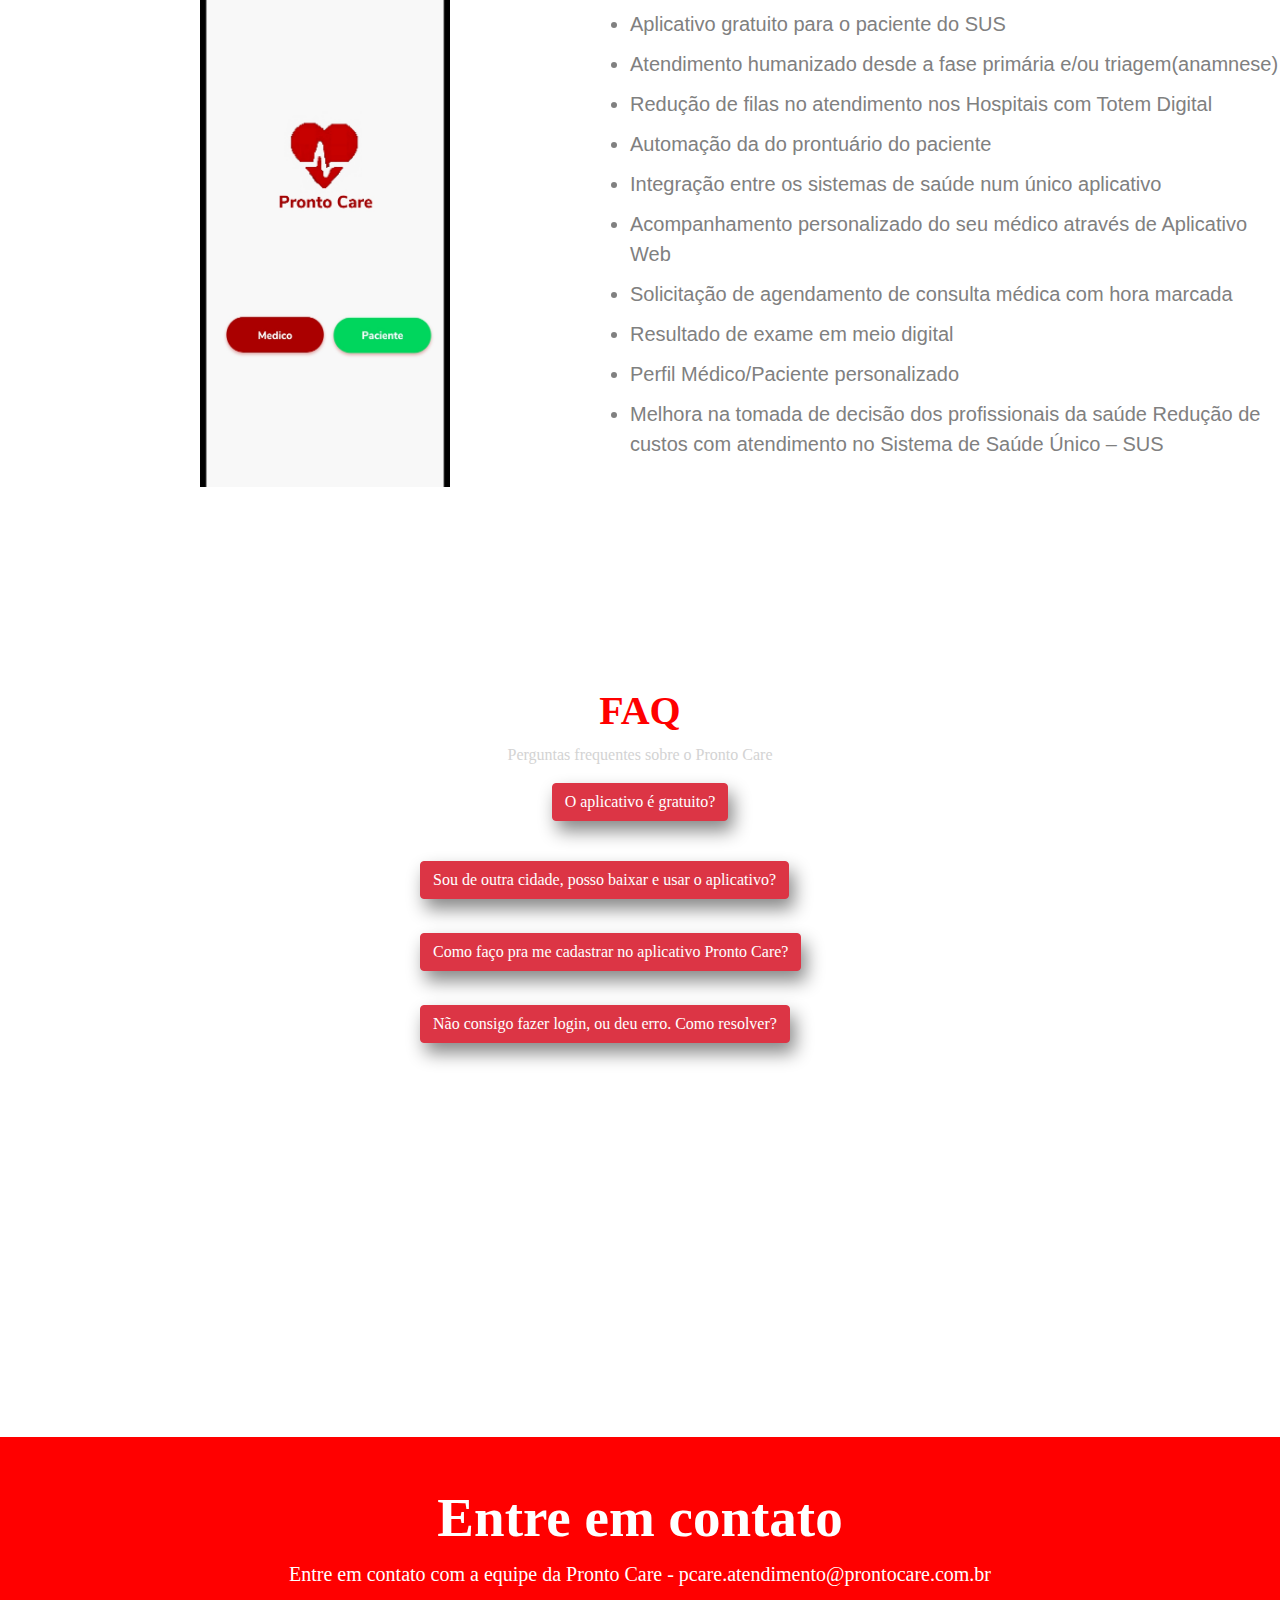
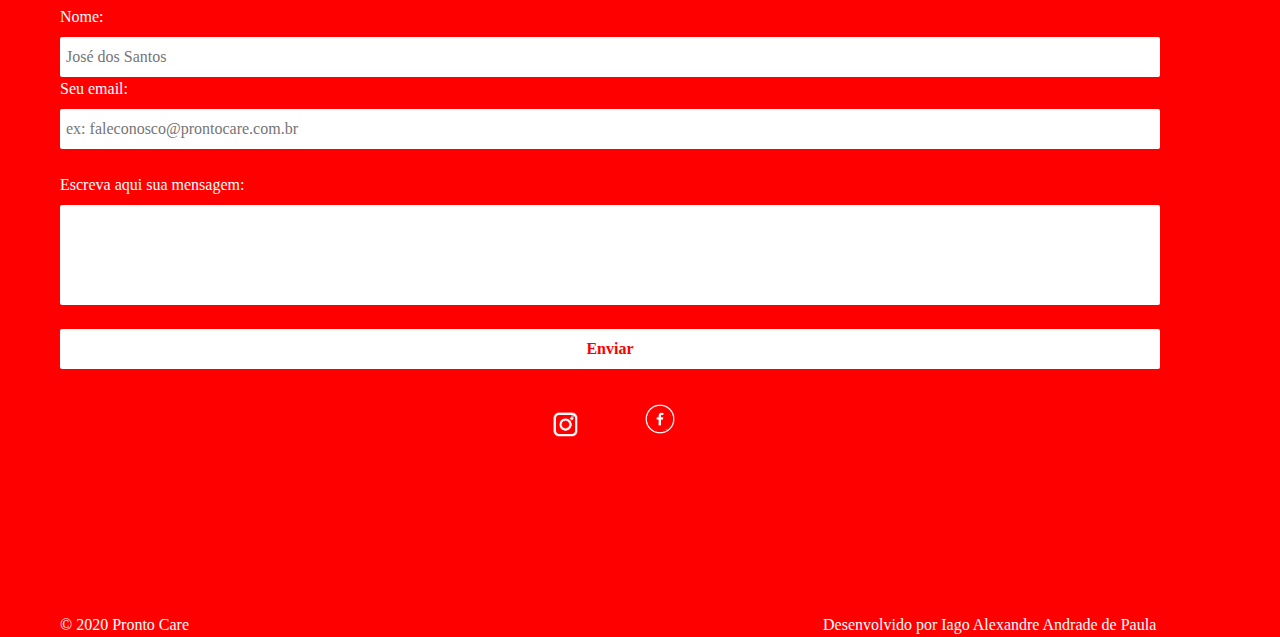
==== commit 14dd0e41: "Remodelando o FAQ e adicionando a imagem do totem ao botao Totem Digital" ====
--- a/frontend/html/index.html
+++ b/frontend/html/index.html
@@ -194,7 +194,7 @@
 
         <div class="collapse" id="gratuito">
             <div class="card card-body">
-                Sim. Qualquer cidadão da cidade pode baixar o aplicativo e interagir.
+                Sim. Qualquer paciente da rede SUS de sua cidade pode baixar o App Pronto Care
             </div>
         </div>
         <br>
@@ -206,9 +206,10 @@
 
         <div class="collapse" id="outraCidade">
             <div class="card card-body">
-                Sim. Pode baixar, porém, recomendamos levar essa inovação para o gestor público da
-                sua cidade entrar em contato conosco para ter total uso do aplicativo.
-                Vamos juntos engajar e ajudar a melhorar a sua cidade também!
+                Sim. Pode baixar, porém, recomendamos levar essa inovação para 
+                Secretaria da Saúde da sua cidade entrar em contato conosco para 
+                ter total uso do aplicativo. Vamos juntos transformar o sistema 
+                de saúde da sua cidade.
             </div>
         </div>
         <br>
@@ -221,9 +222,10 @@
 
         <div class="collapse" id="comoCadastrar">
             <div class="card card-body">
-                É simples! Apenas baixar diretamente aqui no site o app Pronto Care através da loja
-                App Store ou Google Play – Se cadastrar por email ou redes sociais, e acessar o
-                aplicativo e ser um cidadão do futuro, hoje!
+                É simples! Apenas baixar diretamente aqui no site o aplicativo Pronto Care
+                através da loja App Store ou Google Play – Cadastrar-se e acessar o 
+                aplicativo e ser um paciente com perfil personalizadas para acompanhado 
+                do seu médico.
             </div>
         </div>
 
@@ -243,25 +245,6 @@
         </div>
         <br>
         <br>
-
-        <a id="botao_sugestao" class="btn btn-danger" data-toggle="collapse" href="#sugestao" role="button"
-            aria-expanded="false" aria-controls="collapseExample">
-            Como Faço Pra Enviar Uma Pergunta Ou Sugestão Para Gestão Pública Através Do Aplicativo?
-        </a>
-
-        <div class="collapse" id="sugestao">
-            <div class="card card-body">
-                É simples! O app Pronto Care possui as demandas e setores para que você cidadão,
-                conecte através do aplicativo as suas necessidades do dia a dia;O cidadão
-                após acessar o app, seleciona o setor, ou demanda que também pode escolher
-                gerar uma sugestão tema livre dentro das opções dos setores diversos.Assim,
-                o cidadão terá liberdade para criar perguntas direcionadas ao setor do seu
-                interesse para os gestores públicos;Também poderá enviar sugestões,
-                críticas e elogios, possibilitando a gestão pública retornar o
-                atendimento em tempo real, dando acesso à informação e transparência
-                pública, garantidos por lei.
-            </div>
-        </div>
         </p>
 
     </div>
--- a/frontend/css/faq.css
+++ b/frontend/css/faq.css
@@ -1,6 +1,6 @@
 #faq{
     width: 100%;
-    height: 600px;
+    height: 350px;
     font-family: 'Times New Roman', Times, serif;
     margin-bottom: 400px;
 }
